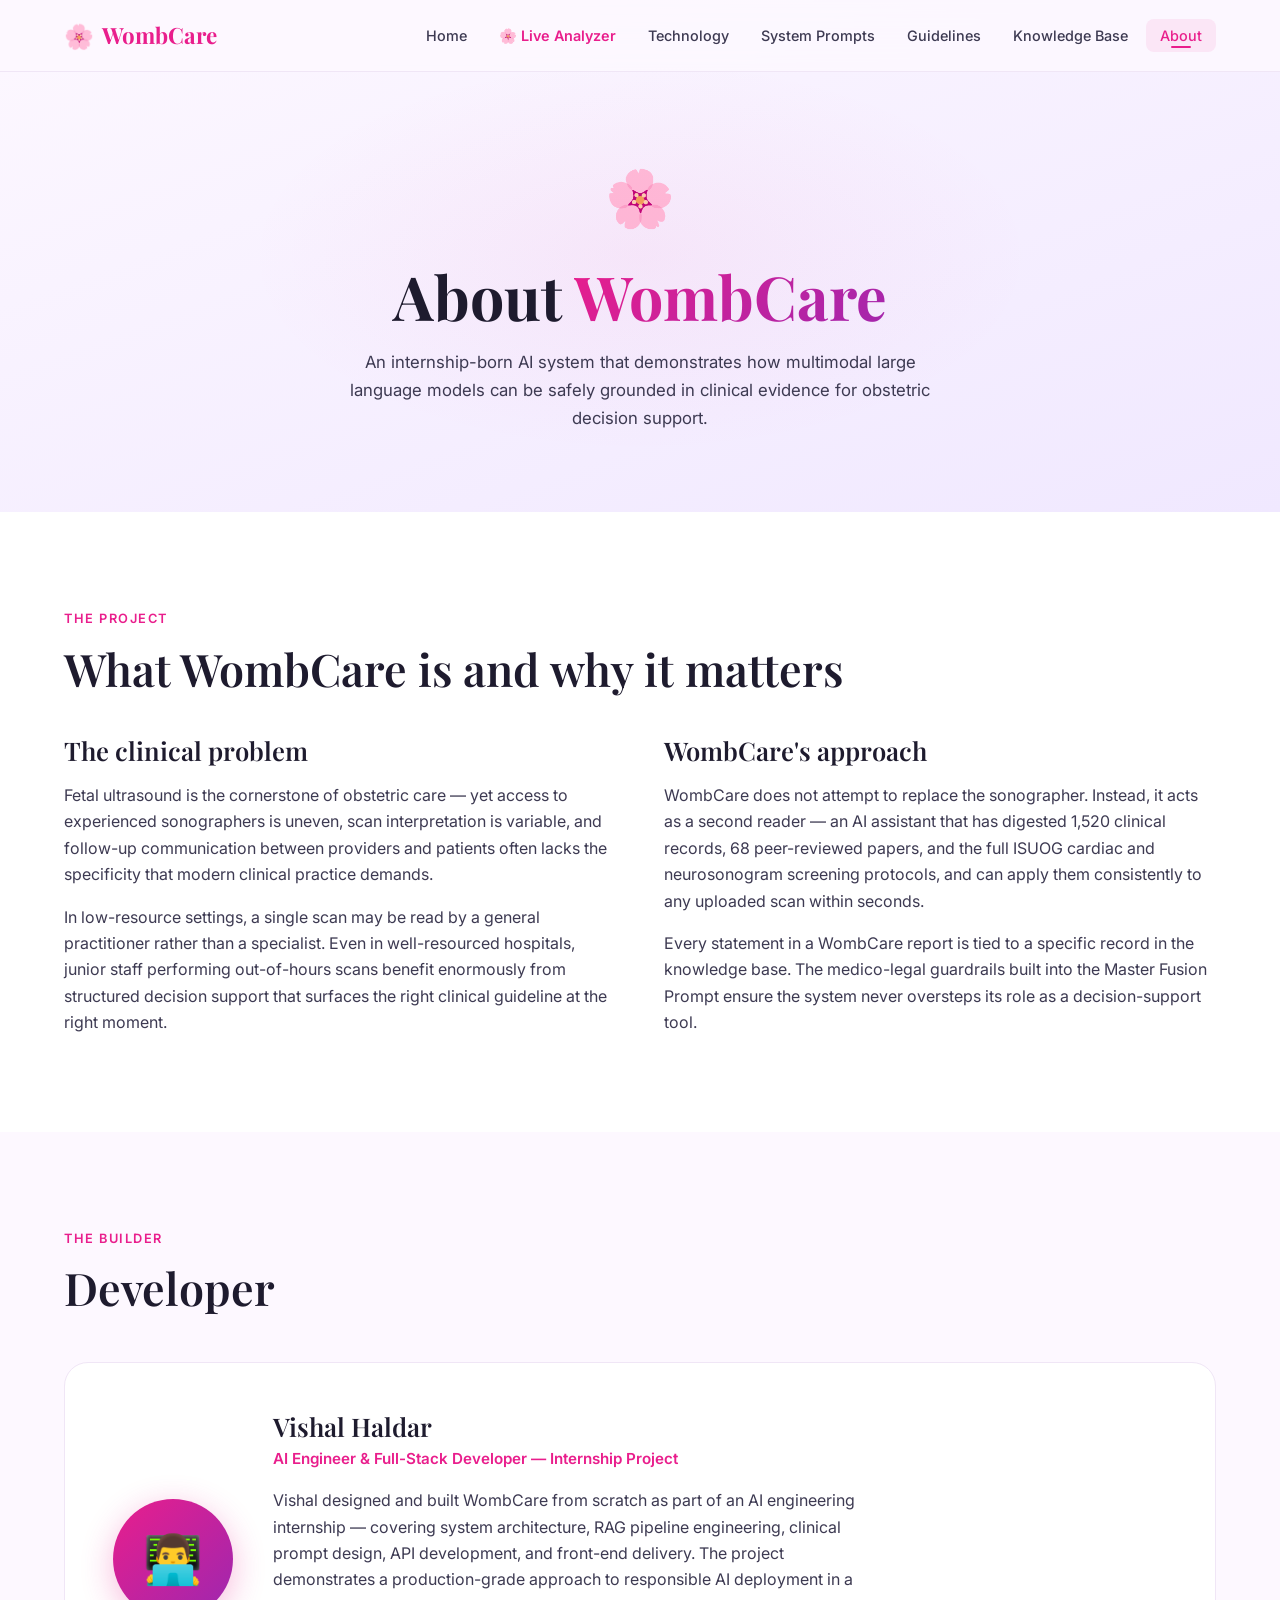
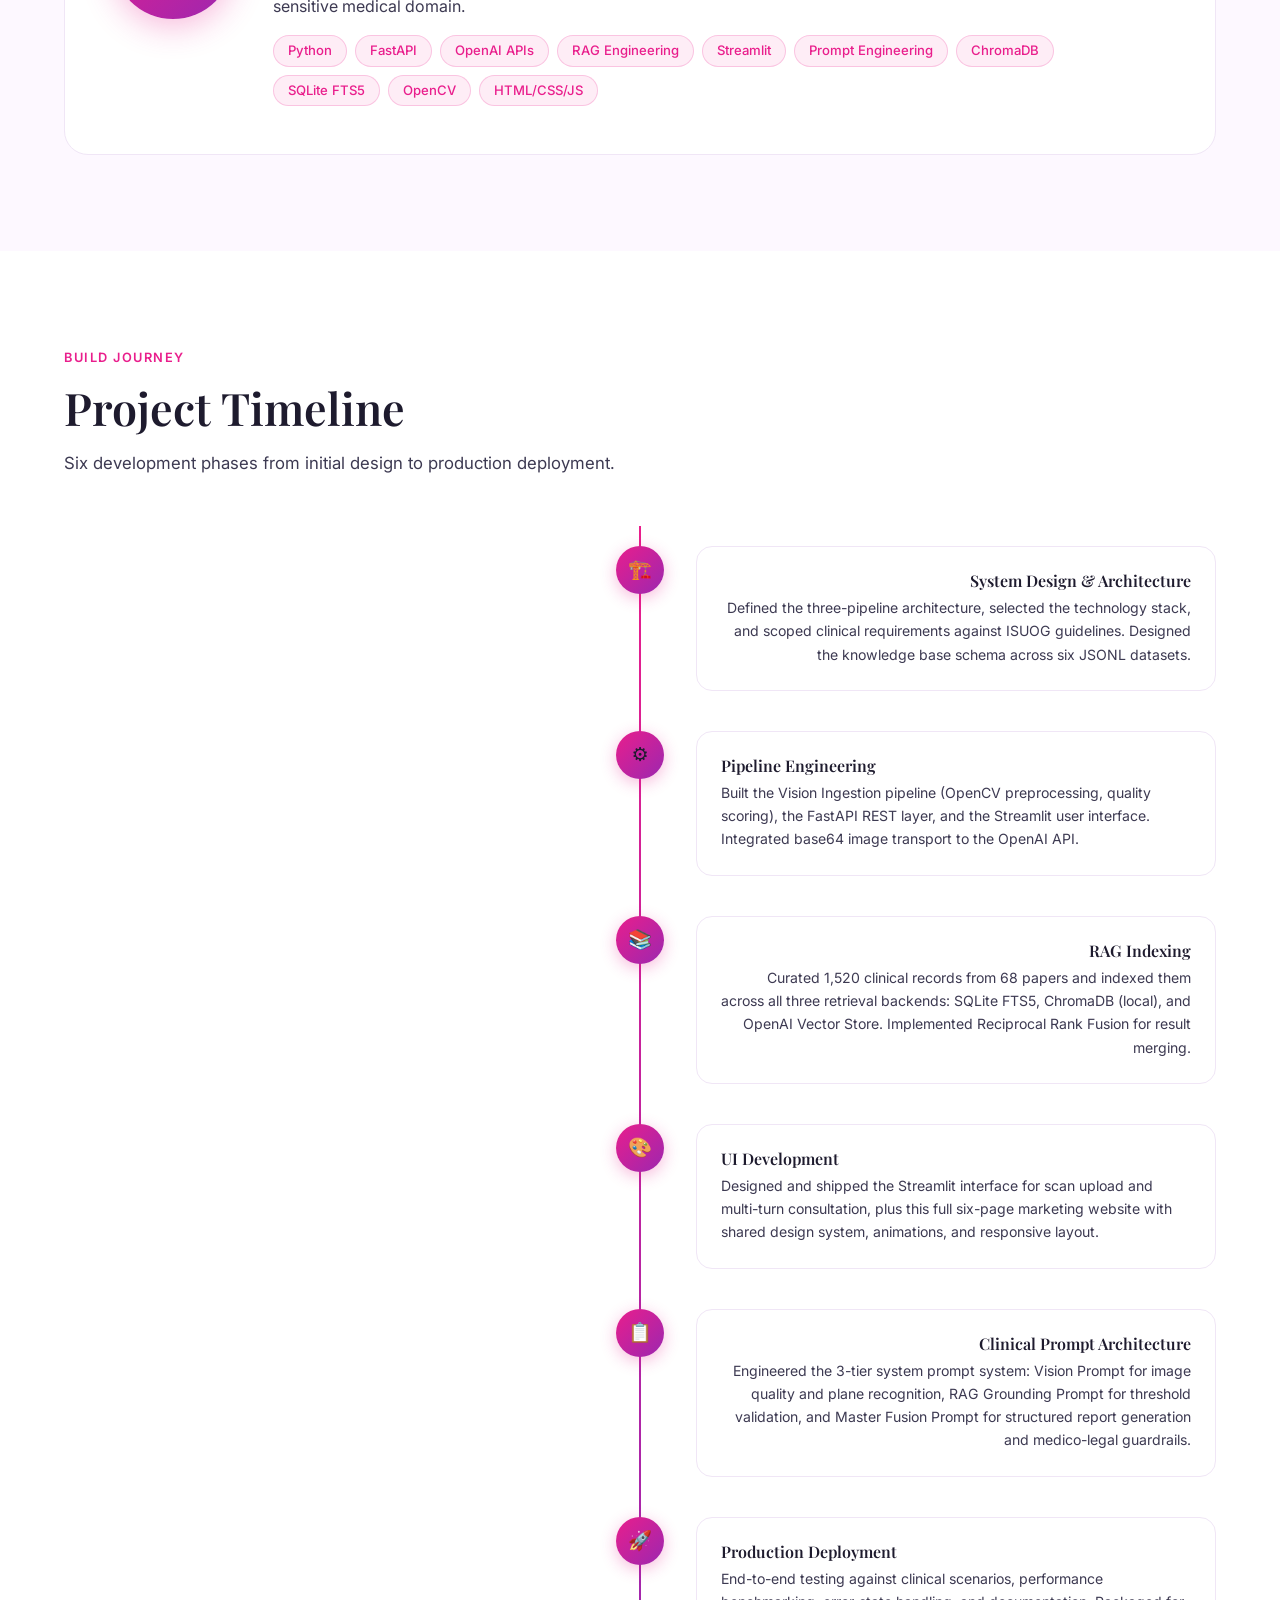
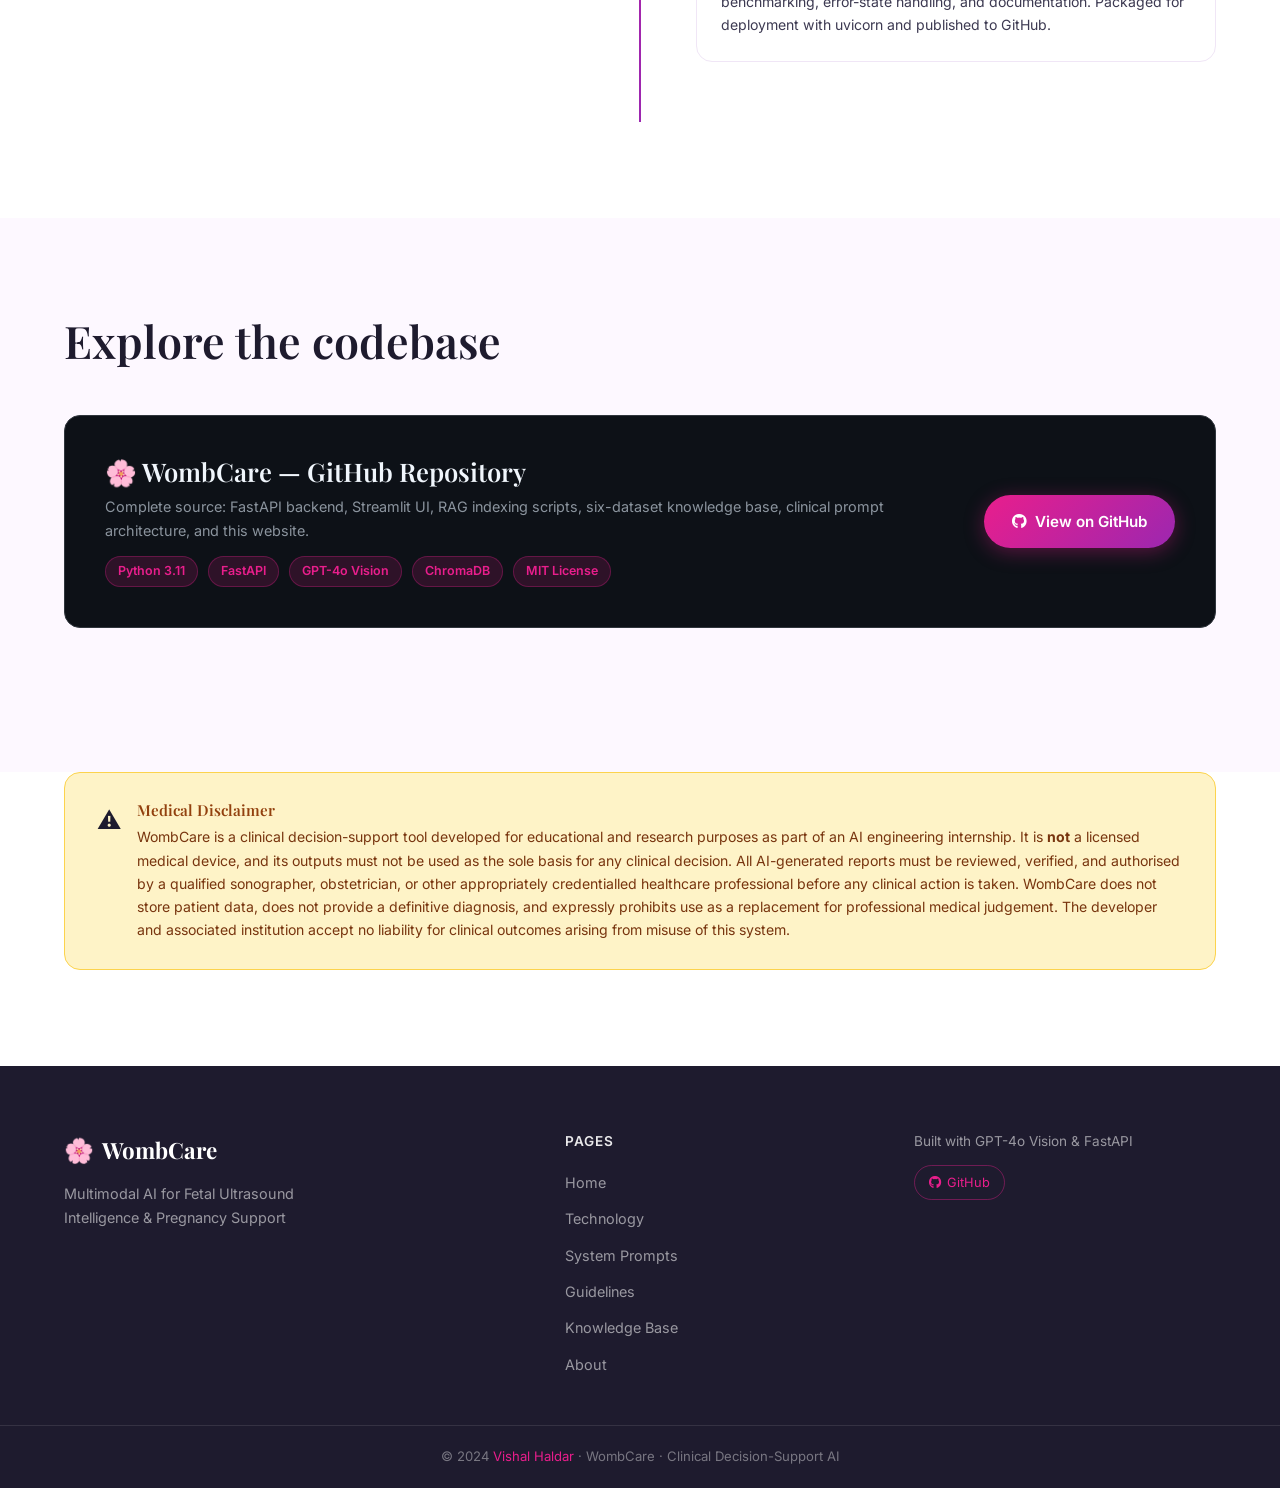
==== frontend/about.html @ 361a34a2 "Connect full HTML/CSS/JS frontend in frontend/ with FastAPI and interactive live scan analyzer" ====
<!DOCTYPE html>
<html lang="en">
<head>
  <meta charset="UTF-8" />
  <meta name="viewport" content="width=device-width, initial-scale=1.0" />
  <title>About — WombCare</title>
  <meta name="description" content="About WombCare — built by Vishal Haldar as an internship project in AI engineering. Clinical decision-support for fetal ultrasound powered by GPT-4o." />
  <link rel="stylesheet" href="style.css" />
  <link rel="stylesheet" href="https://cdnjs.cloudflare.com/ajax/libs/font-awesome/6.5.1/css/all.min.css" />
  <link href="https://fonts.googleapis.com/css2?family=Inter:wght@300;400;500;600;700&family=Playfair+Display:ital,wght@0,400;0,600;0,700;1,400&display=swap" rel="stylesheet" />
</head>
<body>

<div class="skeleton-overlay" role="status" aria-label="Loading"><div class="skeleton-logo">🌸</div></div>

<!-- NAV -->
<nav class="navbar" role="navigation" aria-label="Main navigation">
  <div class="nav-inner">
    <a href="index.html" class="nav-logo"><span>🌸</span> WombCare</a>
    <ul class="nav-links">
      <li><a href="index.html">Home</a></li>
      <li><a href="index.html#analyzer" style="color:var(--rose); font-weight:600;">🌸 Live Analyzer</a></li>
      <li><a href="technology.html">Technology</a></li>
      <li><a href="system-prompts.html">System Prompts</a></li>
      <li><a href="clinical-guidelines.html">Guidelines</a></li>
      <li><a href="rag-knowledge.html">Knowledge Base</a></li>
      <li><a href="about.html">About</a></li>
    </ul>
    <button class="nav-hamburger" aria-label="Open menu"><span></span><span></span><span></span></button>
  </div>
</nav>
<nav class="nav-drawer" aria-label="Mobile navigation">
  <a href="index.html">🏠 Home</a>
  <a href="technology.html">⚙️ Technology</a>
  <a href="system-prompts.html">📋 System Prompts</a>
  <a href="clinical-guidelines.html">🏥 Guidelines</a>
  <a href="rag-knowledge.html">📚 Knowledge Base</a>
  <a href="about.html">👤 About</a>
</nav>

<!-- PAGE HERO -->
<header class="page-hero">
  <div class="container">
    <span class="page-hero-icon" aria-hidden="true">🌸</span>
    <h1 class="fade-up">About <span class="gradient-text">WombCare</span></h1>
    <p class="fade-up delay-1">
      An internship-born AI system that demonstrates how multimodal large language models can be
      safely grounded in clinical evidence for obstetric decision support.
    </p>
  </div>
</header>

<!-- ══════════════════════════════════════════════════════════
     PROJECT OVERVIEW
     ══════════════════════════════════════════════════════════ -->
<section class="section" style="background:var(--card-white);" aria-labelledby="overview-heading">
  <div class="container">
    <span class="section-label">The Project</span>
    <h2 class="section-title fade-up" id="overview-heading">What WombCare is and why it matters</h2>

    <div style="display:grid;grid-template-columns:1fr 1fr;gap:48px;margin-top:40px;" class="fade-up delay-1">
      <div>
        <h3 style="margin-bottom:16px;">The clinical problem</h3>
        <p style="margin-bottom:16px;">
          Fetal ultrasound is the cornerstone of obstetric care — yet access to experienced sonographers
          is uneven, scan interpretation is variable, and follow-up communication between providers and
          patients often lacks the specificity that modern clinical practice demands.
        </p>
        <p>
          In low-resource settings, a single scan may be read by a general practitioner rather than a
          specialist. Even in well-resourced hospitals, junior staff performing out-of-hours scans benefit
          enormously from structured decision support that surfaces the right clinical guideline at the
          right moment.
        </p>
      </div>
      <div>
        <h3 style="margin-bottom:16px;">WombCare's approach</h3>
        <p style="margin-bottom:16px;">
          WombCare does not attempt to replace the sonographer. Instead, it acts as a second reader —
          an AI assistant that has digested 1,520 clinical records, 68 peer-reviewed papers, and the
          full ISUOG cardiac and neurosonogram screening protocols, and can apply them consistently
          to any uploaded scan within seconds.
        </p>
        <p>
          Every statement in a WombCare report is tied to a specific record in the knowledge base.
          The medico-legal guardrails built into the Master Fusion Prompt ensure the system never
          oversteps its role as a decision-support tool.
        </p>
      </div>
    </div>
  </div>
</section>

<!-- ══════════════════════════════════════════════════════════
     DEVELOPER CARD
     ══════════════════════════════════════════════════════════ -->
<section class="section" style="background:var(--blush);" aria-labelledby="dev-heading">
  <div class="container">
    <span class="section-label">The Builder</span>
    <h2 class="section-title fade-up" id="dev-heading">Developer</h2>

    <div class="dev-card fade-up delay-1">
      <div class="dev-avatar" aria-hidden="true">👨‍💻</div>
      <div class="dev-info">
        <h3>Vishal Haldar</h3>
        <div class="dev-role">AI Engineer &amp; Full-Stack Developer — Internship Project</div>
        <p style="max-width:60ch;">
          Vishal designed and built WombCare from scratch as part of an AI engineering internship —
          covering system architecture, RAG pipeline engineering, clinical prompt design, API development,
          and front-end delivery. The project demonstrates a production-grade approach to responsible
          AI deployment in a sensitive medical domain.
        </p>
        <div class="dev-skills" role="list" aria-label="Skills used">
          <span class="dev-skill" role="listitem">Python</span>
          <span class="dev-skill" role="listitem">FastAPI</span>
          <span class="dev-skill" role="listitem">OpenAI APIs</span>
          <span class="dev-skill" role="listitem">RAG Engineering</span>
          <span class="dev-skill" role="listitem">Streamlit</span>
          <span class="dev-skill" role="listitem">Prompt Engineering</span>
          <span class="dev-skill" role="listitem">ChromaDB</span>
          <span class="dev-skill" role="listitem">SQLite FTS5</span>
          <span class="dev-skill" role="listitem">OpenCV</span>
          <span class="dev-skill" role="listitem">HTML/CSS/JS</span>
        </div>
      </div>
    </div>
  </div>
</section>

<!-- ══════════════════════════════════════════════════════════
     TIMELINE
     ══════════════════════════════════════════════════════════ -->
<section class="section" style="background:var(--card-white);" aria-labelledby="timeline-heading">
  <div class="container">
    <span class="section-label">Build Journey</span>
    <h2 class="section-title fade-up" id="timeline-heading">Project Timeline</h2>
    <p class="section-sub fade-up delay-1">
      Six development phases from initial design to production deployment.
    </p>

    <div class="timeline fade-up delay-2" role="list">

      <div class="timeline-item" role="listitem">
        <div class="timeline-content">
          <h4>System Design &amp; Architecture</h4>
          <p>Defined the three-pipeline architecture, selected the technology stack, and scoped clinical requirements against ISUOG guidelines. Designed the knowledge base schema across six JSONL datasets.</p>
        </div>
        <div class="timeline-dot" aria-hidden="true">🏗️</div>
        <div class="timeline-content" style="visibility:hidden;" aria-hidden="true"></div>
      </div>

      <div class="timeline-item" role="listitem">
        <div class="timeline-content" style="visibility:hidden;" aria-hidden="true"></div>
        <div class="timeline-dot" aria-hidden="true">⚙️</div>
        <div class="timeline-content">
          <h4>Pipeline Engineering</h4>
          <p>Built the Vision Ingestion pipeline (OpenCV preprocessing, quality scoring), the FastAPI REST layer, and the Streamlit user interface. Integrated base64 image transport to the OpenAI API.</p>
        </div>
      </div>

      <div class="timeline-item" role="listitem">
        <div class="timeline-content">
          <h4>RAG Indexing</h4>
          <p>Curated 1,520 clinical records from 68 papers and indexed them across all three retrieval backends: SQLite FTS5, ChromaDB (local), and OpenAI Vector Store. Implemented Reciprocal Rank Fusion for result merging.</p>
        </div>
        <div class="timeline-dot" aria-hidden="true">📚</div>
        <div class="timeline-content" style="visibility:hidden;" aria-hidden="true"></div>
      </div>

      <div class="timeline-item" role="listitem">
        <div class="timeline-content" style="visibility:hidden;" aria-hidden="true"></div>
        <div class="timeline-dot" aria-hidden="true">🎨</div>
        <div class="timeline-content">
          <h4>UI Development</h4>
          <p>Designed and shipped the Streamlit interface for scan upload and multi-turn consultation, plus this full six-page marketing website with shared design system, animations, and responsive layout.</p>
        </div>
      </div>

      <div class="timeline-item" role="listitem">
        <div class="timeline-content">
          <h4>Clinical Prompt Architecture</h4>
          <p>Engineered the 3-tier system prompt system: Vision Prompt for image quality and plane recognition, RAG Grounding Prompt for threshold validation, and Master Fusion Prompt for structured report generation and medico-legal guardrails.</p>
        </div>
        <div class="timeline-dot" aria-hidden="true">📋</div>
        <div class="timeline-content" style="visibility:hidden;" aria-hidden="true"></div>
      </div>

      <div class="timeline-item" role="listitem">
        <div class="timeline-content" style="visibility:hidden;" aria-hidden="true"></div>
        <div class="timeline-dot" aria-hidden="true">🚀</div>
        <div class="timeline-content">
          <h4>Production Deployment</h4>
          <p>End-to-end testing against clinical scenarios, performance benchmarking, error-state handling, and documentation. Packaged for deployment with uvicorn and published to GitHub.</p>
        </div>
      </div>

    </div>
  </div>
</section>

<!-- ══════════════════════════════════════════════════════════
     GITHUB CTA
     ══════════════════════════════════════════════════════════ -->
<section class="section" style="background:var(--blush);" aria-labelledby="github-heading">
  <div class="container">
    <h2 class="section-title fade-up" id="github-heading" style="margin-bottom:0;">Explore the codebase</h2>

    <div class="github-card fade-up delay-1">
      <div class="github-info">
        <h3>🌸 WombCare — GitHub Repository</h3>
        <p>Complete source: FastAPI backend, Streamlit UI, RAG indexing scripts, six-dataset knowledge base, clinical prompt architecture, and this website.</p>
        <div class="github-badges">
          <span class="gh-badge">Python 3.11</span>
          <span class="gh-badge">FastAPI</span>
          <span class="gh-badge">GPT-4o Vision</span>
          <span class="gh-badge">ChromaDB</span>
          <span class="gh-badge">MIT License</span>
        </div>
      </div>
      <div class="github-cta">
        <a href="https://github.com/vishalhaldar" class="btn btn-primary" target="_blank" rel="noopener noreferrer">
          <i class="fab fa-github" aria-hidden="true"></i> View on GitHub
        </a>
      </div>
    </div>
  </div>
</section>

<!-- ══════════════════════════════════════════════════════════
     DISCLAIMER
     ══════════════════════════════════════════════════════════ -->
<section class="section" style="background:var(--card-white);padding-top:0;" aria-labelledby="disclaimer-heading">
  <div class="container">
    <div class="disclaimer fade-up" role="note" aria-labelledby="disclaimer-heading">
      <span class="disclaimer-icon" aria-hidden="true">⚠️</span>
      <div>
        <h4 id="disclaimer-heading">Medical Disclaimer</h4>
        <p>
          WombCare is a clinical decision-support tool developed for educational and research purposes as part of an AI engineering internship.
          It is <strong>not</strong> a licensed medical device, and its outputs must not be used as the sole basis for any clinical decision.
          All AI-generated reports must be reviewed, verified, and authorised by a qualified sonographer, obstetrician, or other appropriately
          credentialled healthcare professional before any clinical action is taken. WombCare does not store patient data, does not provide a
          definitive diagnosis, and expressly prohibits use as a replacement for professional medical judgement.
          The developer and associated institution accept no liability for clinical outcomes arising from misuse of this system.
        </p>
      </div>
    </div>
  </div>
</section>

<!-- FOOTER -->
<footer class="footer" role="contentinfo">
  <div class="container">
    <div class="footer-grid">
      <div class="footer-brand">
        <div class="nav-logo"><span>🌸</span> WombCare</div>
        <p>Multimodal AI for Fetal Ultrasound Intelligence &amp; Pregnancy Support</p>
      </div>
      <div class="footer-col">
        <h5>Pages</h5>
        <ul>
          <li><a href="index.html">Home</a></li>
          <li><a href="technology.html">Technology</a></li>
          <li><a href="system-prompts.html">System Prompts</a></li>
          <li><a href="clinical-guidelines.html">Guidelines</a></li>
          <li><a href="rag-knowledge.html">Knowledge Base</a></li>
          <li><a href="about.html">About</a></li>
        </ul>
      </div>
      <div class="footer-col">
        <p class="footer-tech">Built with GPT-4o Vision &amp; FastAPI</p>
        <a href="https://github.com/vishalhaldar" class="footer-badge" target="_blank" rel="noopener noreferrer">
          <i class="fab fa-github" aria-hidden="true"></i> GitHub
        </a>
      </div>
    </div>
  </div>
  <div class="footer-bottom">
    <div class="container">© 2024 <span>Vishal Haldar</span> · WombCare · Clinical Decision-Support AI</div>
  </div>
</footer>

<script src="script.js"></script>
</body>
</html>
---- frontend/style.css ----
/* ============================================================
   WombCare — Shared Stylesheet
   Medical AI for Fetal Ultrasound Intelligence
   ============================================================ */

@import url('https://fonts.googleapis.com/css2?family=Inter:wght@300;400;500;600;700&family=Playfair+Display:ital,wght@0,400;0,600;0,700;1,400&display=swap');

/* ── CSS Custom Properties ── */
:root {
  --rose:        #e91e8c;
  --rose-deep:   #c2185b;
  --lavender:    #9c27b0;
  --blush:       #fdf8ff;
  --lav-mid:     #ede7f6;
  --ink:         #1e1b2e;
  --ink-soft:    #3d3a52;
  --sage:        #d1fae5;
  --sage-text:   #065f46;
  --card-white:  #ffffff;
  --border:      #f0e6f6;
  --amber:       #fef3c7;
  --amber-text:  #92400e;
  --danger:      #fee2e2;
  --danger-text: #991b1b;

  --font-body: 'Inter', system-ui, sans-serif;
  --font-head: 'Playfair Display', Georgia, serif;

  --radius-sm:  8px;
  --radius-md:  16px;
  --radius-lg:  24px;
  --radius-xl:  32px;

  --shadow-sm:  0 2px 8px rgba(233,30,140,.08);
  --shadow-md:  0 8px 32px rgba(233,30,140,.12);
  --shadow-lg:  0 20px 60px rgba(233,30,140,.16);

  --nav-h: 72px;
  --transition: 0.3s cubic-bezier(.4,0,.2,1);
}

/* ── Reset ── */
*, *::before, *::after { box-sizing: border-box; margin: 0; padding: 0; }
html { scroll-behavior: smooth; font-size: 16px; }
body {
  font-family: var(--font-body);
  background: var(--blush);
  color: var(--ink);
  line-height: 1.65;
  -webkit-font-smoothing: antialiased;
  overflow-x: hidden;
}
img { max-width: 100%; display: block; }
a { color: inherit; text-decoration: none; }
ul { list-style: none; }
button { cursor: pointer; border: none; background: none; font-family: inherit; }

/* ── Typography ── */
h1, h2, h3, h4 {
  font-family: var(--font-head);
  line-height: 1.2;
  color: var(--ink);
}
h1 { font-size: clamp(2.2rem, 5vw, 3.8rem); font-weight: 700; }
h2 { font-size: clamp(1.8rem, 3.5vw, 2.8rem); font-weight: 600; }
h3 { font-size: clamp(1.2rem, 2.5vw, 1.6rem); font-weight: 600; }
h4 { font-size: 1.1rem; font-weight: 600; }
p  { color: var(--ink-soft); max-width: 65ch; }

/* ── Utility ── */
.container { max-width: 1200px; margin: 0 auto; padding: 0 24px; }
.text-rose { color: var(--rose); }
.text-center { text-align: center; }
.mt-4 { margin-top: 1rem; }
.mt-8 { margin-top: 2rem; }

/* ── Gradient text ── */
.gradient-text {
  background: linear-gradient(135deg, var(--rose) 0%, var(--lavender) 60%, var(--rose-deep) 100%);
  background-size: 200% auto;
  -webkit-background-clip: text;
  -webkit-text-fill-color: transparent;
  background-clip: text;
  animation: shimmer 4s linear infinite;
}
@keyframes shimmer {
  0%   { background-position: 0% center; }
  100% { background-position: 200% center; }
}

/* ── Buttons ── */
.btn {
  display: inline-flex;
  align-items: center;
  gap: 8px;
  padding: 14px 28px;
  border-radius: 50px;
  font-size: .95rem;
  font-weight: 600;
  font-family: var(--font-body);
  transition: var(--transition);
  white-space: nowrap;
}
.btn-primary {
  background: linear-gradient(135deg, var(--rose), var(--rose-deep));
  color: #fff;
  box-shadow: 0 4px 20px rgba(233,30,140,.35);
}
.btn-primary:hover {
  transform: translateY(-2px);
  box-shadow: 0 8px 32px rgba(233,30,140,.45);
}
.btn-outline {
  border: 2px solid var(--rose);
  color: var(--rose);
  background: transparent;
}
.btn-outline:hover {
  background: var(--rose);
  color: #fff;
  transform: translateY(-2px);
}

/* ── Section common ── */
.section {
  padding: 96px 0;
}
.section-label {
  font-size: .8rem;
  font-weight: 600;
  letter-spacing: .12em;
  color: var(--rose);
  text-transform: uppercase;
  margin-bottom: 12px;
  display: block;
}
.section-title { margin-bottom: 16px; }
.section-sub {
  color: var(--ink-soft);
  font-size: 1.05rem;
  margin-bottom: 48px;
  max-width: 60ch;
}

/* ────────────────────────────────────────────────────────────
   NAVIGATION
   ──────────────────────────────────────────────────────────── */
.navbar {
  position: fixed;
  top: 0; left: 0; right: 0;
  z-index: 1000;
  height: var(--nav-h);
  background: rgba(253,248,255,.85);
  backdrop-filter: blur(16px);
  -webkit-backdrop-filter: blur(16px);
  border-bottom: 1px solid var(--border);
  transition: height var(--transition), box-shadow var(--transition);
}
.navbar.scrolled {
  height: 60px;
  box-shadow: 0 4px 24px rgba(233,30,140,.1);
}
.nav-inner {
  max-width: 1200px;
  margin: 0 auto;
  padding: 0 24px;
  height: 100%;
  display: flex;
  align-items: center;
  justify-content: space-between;
}
.nav-logo {
  font-family: var(--font-head);
  font-size: 1.4rem;
  font-weight: 700;
  color: var(--rose);
  display: flex;
  align-items: center;
  gap: 8px;
}
.nav-logo span { font-size: 1.5rem; }
.nav-links {
  display: flex;
  align-items: center;
  gap: 4px;
}
.nav-links a {
  padding: 8px 14px;
  border-radius: var(--radius-sm);
  font-size: .9rem;
  font-weight: 500;
  color: var(--ink-soft);
  transition: var(--transition);
  position: relative;
}
.nav-links a:hover { color: var(--rose); }
.nav-links a.active {
  color: var(--rose);
  background: rgba(233,30,140,.08);
}
.nav-links a.active::after {
  content: '';
  position: absolute;
  bottom: 4px; left: 50%;
  transform: translateX(-50%);
  width: 20px; height: 2px;
  background: var(--rose);
  border-radius: 2px;
}

/* Hamburger */
.nav-hamburger {
  display: none;
  flex-direction: column;
  gap: 5px;
  padding: 8px;
  cursor: pointer;
}
.nav-hamburger span {
  display: block;
  width: 24px; height: 2px;
  background: var(--ink);
  border-radius: 2px;
  transition: var(--transition);
}
.nav-hamburger.open span:nth-child(1) { transform: rotate(45deg) translate(5px,5px); }
.nav-hamburger.open span:nth-child(2) { opacity: 0; }
.nav-hamburger.open span:nth-child(3) { transform: rotate(-45deg) translate(5px,-5px); }

/* Mobile drawer */
.nav-drawer {
  display: none;
  position: fixed;
  top: var(--nav-h); right: -100%;
  width: min(320px, 90vw);
  height: calc(100vh - var(--nav-h));
  background: var(--card-white);
  border-left: 1px solid var(--border);
  padding: 24px;
  flex-direction: column;
  gap: 8px;
  transition: right var(--transition);
  z-index: 999;
  box-shadow: -8px 0 40px rgba(0,0,0,.08);
}
.nav-drawer.open { right: 0; }
.nav-drawer a {
  display: block;
  padding: 14px 16px;
  border-radius: var(--radius-sm);
  font-weight: 500;
  color: var(--ink-soft);
  border-bottom: 1px solid var(--border);
  transition: var(--transition);
}
.nav-drawer a:hover, .nav-drawer a.active {
  color: var(--rose);
  background: rgba(233,30,140,.06);
}

/* ────────────────────────────────────────────────────────────
   FOOTER
   ──────────────────────────────────────────────────────────── */
.footer {
  background: var(--ink);
  color: rgba(255,255,255,.7);
  padding: 64px 0 0;
}
.footer-grid {
  display: grid;
  grid-template-columns: 1.5fr 1fr 1fr;
  gap: 48px;
  padding-bottom: 48px;
}
.footer-brand .nav-logo { color: #fff; margin-bottom: 12px; }
.footer-brand p { font-size: .9rem; color: rgba(255,255,255,.55); max-width: 30ch; }
.footer-col h5 {
  font-family: var(--font-body);
  font-size: .85rem;
  font-weight: 600;
  color: rgba(255,255,255,.9);
  margin-bottom: 16px;
  text-transform: uppercase;
  letter-spacing: .08em;
}
.footer-col ul { display: flex; flex-direction: column; gap: 10px; }
.footer-col ul a {
  font-size: .9rem;
  color: rgba(255,255,255,.55);
  transition: var(--transition);
}
.footer-col ul a:hover { color: var(--rose); }
.footer-tech {
  font-size: .85rem;
  color: rgba(255,255,255,.55);
  margin-bottom: 12px;
}
.footer-badge {
  display: inline-flex;
  align-items: center;
  gap: 6px;
  padding: 6px 14px;
  border: 1px solid rgba(233,30,140,.4);
  border-radius: 20px;
  font-size: .8rem;
  color: var(--rose);
  transition: var(--transition);
}
.footer-badge:hover { background: rgba(233,30,140,.1); }
.footer-bottom {
  border-top: 1px solid rgba(255,255,255,.1);
  padding: 20px 0;
  text-align: center;
  font-size: .82rem;
  color: rgba(255,255,255,.4);
}
.footer-bottom span { color: var(--rose); }

/* ────────────────────────────────────────────────────────────
   HERO — INDEX
   ──────────────────────────────────────────────────────────── */
.hero {
  min-height: 100vh;
  display: flex;
  align-items: center;
  padding-top: var(--nav-h);
  background: linear-gradient(160deg, var(--blush) 0%, #f8f0ff 50%, #fff5fb 100%);
  position: relative;
  overflow: hidden;
}
.hero::before {
  content: '';
  position: absolute;
  top: -20%; right: -10%;
  width: 700px; height: 700px;
  background: radial-gradient(circle, rgba(233,30,140,.06) 0%, transparent 70%);
  border-radius: 50%;
  pointer-events: none;
}
.hero::after {
  content: '';
  position: absolute;
  bottom: -20%; left: -10%;
  width: 500px; height: 500px;
  background: radial-gradient(circle, rgba(156,39,176,.06) 0%, transparent 70%);
  border-radius: 50%;
  pointer-events: none;
}
.hero-inner {
  display: grid;
  grid-template-columns: 1fr 1fr;
  gap: 64px;
  align-items: center;
  position: relative;
  z-index: 1;
}
.hero-eyebrow {
  display: inline-flex;
  align-items: center;
  gap: 8px;
  background: rgba(233,30,140,.08);
  border: 1px solid rgba(233,30,140,.2);
  border-radius: 50px;
  padding: 6px 16px;
  font-size: .82rem;
  font-weight: 600;
  color: var(--rose);
  margin-bottom: 20px;
}
.hero h1 { margin-bottom: 8px; }
.hero-typewriter {
  display: block;
  min-height: 1.2em;
}
.hero-typewriter .cursor {
  display: inline-block;
  width: 3px;
  height: .9em;
  background: var(--rose);
  margin-left: 3px;
  vertical-align: text-bottom;
  animation: blink .8s step-end infinite;
}
@keyframes blink { 50% { opacity: 0; } }
.hero-desc {
  font-size: 1.1rem;
  color: var(--ink-soft);
  margin: 20px 0 32px;
  max-width: 50ch;
}
.hero-ctas { display: flex; gap: 12px; flex-wrap: wrap; }

/* Ultrasound mockup */
.hero-visual {
  display: flex;
  justify-content: center;
  align-items: center;
}
.scan-mock {
  width: 420px;
  max-width: 100%;
  background: #0a0a1a;
  border-radius: var(--radius-lg);
  border: 2px solid rgba(233,30,140,.3);
  padding: 24px;
  box-shadow: 0 32px 80px rgba(233,30,140,.2), 0 0 0 1px rgba(255,255,255,.05);
  animation: float 4s ease-in-out infinite;
  position: relative;
  overflow: hidden;
}
.scan-mock::before {
  content: '';
  position: absolute;
  top: 0; left: 0; right: 0;
  height: 3px;
  background: linear-gradient(90deg, var(--rose), var(--lavender), var(--rose));
  background-size: 200% auto;
  animation: shimmer 2s linear infinite;
}
.scan-header {
  display: flex;
  justify-content: space-between;
  align-items: center;
  margin-bottom: 16px;
  padding-bottom: 12px;
  border-bottom: 1px solid rgba(233,30,140,.2);
}
.scan-header .logo-sm { color: var(--rose); font-weight: 700; font-size: .85rem; }
.scan-status {
  display: flex;
  align-items: center;
  gap: 6px;
  font-size: .75rem;
  color: #4ade80;
}
.scan-status::before {
  content: '';
  width: 7px; height: 7px;
  background: #4ade80;
  border-radius: 50%;
  animation: pulse-green 1.5s ease-in-out infinite;
}
@keyframes pulse-green {
  0%,100% { box-shadow: 0 0 0 0 rgba(74,222,128,.4); }
  50%      { box-shadow: 0 0 0 6px rgba(74,222,128,0); }
}
.scan-canvas {
  background: #050510;
  border-radius: var(--radius-sm);
  height: 220px;
  display: flex;
  align-items: center;
  justify-content: center;
  position: relative;
  overflow: hidden;
  margin-bottom: 16px;
}
/* Fake ultrasound rings */
.scan-canvas::before {
  content: '';
  position: absolute;
  width: 160px; height: 160px;
  border: 1px solid rgba(233,30,140,.15);
  border-radius: 50%;
  animation: sonar 2.5s ease-out infinite;
}
.scan-canvas::after {
  content: '';
  position: absolute;
  width: 100px; height: 100px;
  border: 1px solid rgba(156,39,176,.2);
  border-radius: 50%;
  animation: sonar 2.5s ease-out infinite .8s;
}
@keyframes sonar {
  0%   { transform: scale(.5); opacity: 1; }
  100% { transform: scale(2.5); opacity: 0; }
}
.scan-fetus {
  font-size: 4rem;
  position: relative;
  z-index: 1;
  filter: drop-shadow(0 0 20px rgba(233,30,140,.6));
}
.scan-metrics {
  display: grid;
  grid-template-columns: repeat(3, 1fr);
  gap: 8px;
}
.metric {
  background: rgba(233,30,140,.08);
  border: 1px solid rgba(233,30,140,.15);
  border-radius: 8px;
  padding: 8px;
  text-align: center;
}
.metric-val { font-size: .85rem; font-weight: 700; color: var(--rose); }
.metric-key { font-size: .7rem; color: rgba(255,255,255,.4); }

@keyframes float {
  0%,100% { transform: translateY(0); }
  50%      { transform: translateY(-14px); }
}

/* ── Features ── */
.features { background: var(--card-white); }
.features-grid {
  display: grid;
  grid-template-columns: repeat(3, 1fr);
  gap: 24px;
  margin-top: 48px;
}
.feature-card {
  background: var(--blush);
  border: 1px solid var(--border);
  border-radius: var(--radius-md);
  padding: 32px;
  transition: var(--transition);
  cursor: default;
}
.feature-card:hover {
  transform: translateY(-8px);
  box-shadow: var(--shadow-lg);
  border-color: rgba(233,30,140,.3);
  background: var(--card-white);
}
.feature-icon {
  font-size: 2rem;
  margin-bottom: 16px;
  display: block;
}
.feature-card h3 { font-size: 1.1rem; margin-bottom: 10px; }
.feature-card p  { font-size: .9rem; max-width: none; }

/* ── Stats ── */
.stats { background: linear-gradient(135deg, var(--rose), var(--lavender)); padding: 80px 0; }
.stats-grid {
  display: grid;
  grid-template-columns: repeat(4, 1fr);
  gap: 32px;
  text-align: center;
}
.stat-item {}
.stat-num {
  font-family: var(--font-head);
  font-size: clamp(2.4rem,4vw,3.4rem);
  font-weight: 700;
  color: #fff;
  display: block;
}
.stat-label {
  font-size: .9rem;
  color: rgba(255,255,255,.75);
  margin-top: 4px;
}

/* ── How it works ── */
.how { background: var(--blush); }
.how-steps {
  display: grid;
  grid-template-columns: 1fr auto 1fr auto 1fr;
  align-items: center;
  gap: 16px;
  margin-top: 48px;
}
.how-step {
  background: var(--card-white);
  border: 1px solid var(--border);
  border-radius: var(--radius-md);
  padding: 36px 24px;
  text-align: center;
  transition: var(--transition);
}
.how-step:hover { transform: translateY(-6px); box-shadow: var(--shadow-md); }
.how-step-icon {
  width: 72px; height: 72px;
  background: linear-gradient(135deg, rgba(233,30,140,.1), rgba(156,39,176,.1));
  border: 2px solid rgba(233,30,140,.2);
  border-radius: 50%;
  display: flex;
  align-items: center;
  justify-content: center;
  margin: 0 auto 20px;
  font-size: 1.8rem;
}
.how-step h4 { margin-bottom: 8px; }
.how-step p  { font-size: .88rem; max-width: none; }
.how-arrow {
  display: flex;
  flex-direction: column;
  align-items: center;
  gap: 4px;
}
.how-arrow-line {
  width: 60px; height: 2px;
  background: linear-gradient(90deg, var(--rose), var(--lavender));
  border-radius: 2px;
  position: relative;
  overflow: hidden;
}
.how-arrow-line::after {
  content: '';
  position: absolute;
  top: 0; left: -100%;
  width: 60%; height: 100%;
  background: rgba(255,255,255,.6);
  animation: flow-h 1.5s linear infinite;
}
@keyframes flow-h {
  to { left: 200%; }
}
.how-arrow-head { color: var(--rose); font-size: 1.2rem; }

/* ── CTA Banner ── */
.cta-banner {
  background: linear-gradient(135deg, var(--rose-deep), var(--rose), var(--lavender));
  padding: 96px 0;
  text-align: center;
}
.cta-banner h2 { color: #fff; margin-bottom: 12px; }
.cta-banner p  { color: rgba(255,255,255,.8); margin: 0 auto 32px; }
.btn-white {
  background: #fff;
  color: var(--rose);
  font-weight: 700;
}
.btn-white:hover {
  background: var(--lav-mid);
  transform: translateY(-2px);
  box-shadow: 0 8px 32px rgba(0,0,0,.2);
}

/* ────────────────────────────────────────────────────────────
   PAGE HERO (sub-pages)
   ──────────────────────────────────────────────────────────── */
.page-hero {
  padding: calc(var(--nav-h) + 80px) 0 80px;
  background: linear-gradient(160deg, var(--blush) 0%, #f0e8ff 100%);
  text-align: center;
  position: relative;
  overflow: hidden;
}
.page-hero::before {
  content: '';
  position: absolute;
  top: 50%; left: 50%;
  transform: translate(-50%,-50%);
  width: 800px; height: 400px;
  background: radial-gradient(ellipse, rgba(233,30,140,.05), transparent 70%);
  pointer-events: none;
}
.page-hero-icon { font-size: 3.5rem; margin-bottom: 16px; display: block; }
.page-hero h1 { margin-bottom: 16px; }
.page-hero p  { max-width: 55ch; margin: 0 auto; font-size: 1.05rem; }

/* ────────────────────────────────────────────────────────────
   TECHNOLOGY PAGE
   ──────────────────────────────────────────────────────────── */
.pipeline-section { background: var(--card-white); }
.pipeline-container {
  display: grid;
  grid-template-columns: 1fr auto 1fr auto 1fr;
  align-items: center;
  gap: 16px;
  margin-top: 48px;
}
.pipeline-card {
  border-radius: var(--radius-md);
  padding: 32px;
  cursor: pointer;
  transition: var(--transition);
  border: 2px solid transparent;
  position: relative;
  overflow: hidden;
}
.pipeline-card::before {
  content: '';
  position: absolute;
  top: 0; left: 0; right: 0;
  height: 4px;
}
.pipeline-card.blue   { background: #eff6ff; border-color: #bfdbfe; }
.pipeline-card.blue::before  { background: linear-gradient(90deg,#3b82f6,#60a5fa); }
.pipeline-card.purple { background: #faf5ff; border-color: #ddd6fe; }
.pipeline-card.purple::before { background: linear-gradient(90deg, var(--lavender),#a78bfa); }
.pipeline-card.rose   { background: #fff0f8; border-color: rgba(233,30,140,.3); }
.pipeline-card.rose::before   { background: linear-gradient(90deg, var(--rose), var(--rose-deep)); }
.pipeline-card:hover  {
  transform: translateY(-8px);
  box-shadow: var(--shadow-lg);
}
.pipeline-card.blue:hover   { border-color: #3b82f6; }
.pipeline-card.purple:hover { border-color: var(--lavender); }
.pipeline-card.rose:hover   { border-color: var(--rose); }
.pipeline-num {
  font-size: .75rem;
  font-weight: 700;
  text-transform: uppercase;
  letter-spacing: .12em;
  margin-bottom: 8px;
}
.pipeline-card.blue .pipeline-num   { color: #3b82f6; }
.pipeline-card.purple .pipeline-num { color: var(--lavender); }
.pipeline-card.rose .pipeline-num   { color: var(--rose); }
.pipeline-card h3 { font-size: 1.1rem; margin-bottom: 12px; }
.pipeline-card .pipeline-detail {
  max-height: 0;
  overflow: hidden;
  transition: max-height .5s ease;
}
.pipeline-card:hover .pipeline-detail { max-height: 300px; }
.pipeline-detail ul { display: flex; flex-direction: column; gap: 6px; margin-top: 12px; }
.pipeline-detail li {
  font-size: .85rem;
  color: var(--ink-soft);
  padding-left: 16px;
  position: relative;
}
.pipeline-detail li::before {
  content: '→';
  position: absolute;
  left: 0;
  color: var(--rose);
}
.pipeline-connector {
  display: flex;
  flex-direction: column;
  align-items: center;
  gap: 4px;
}
.pipeline-line {
  width: 50px; height: 2px;
  background: linear-gradient(90deg, var(--rose), var(--lavender));
  border-radius: 2px;
  position: relative;
  overflow: hidden;
}
.pipeline-line::after {
  content: '';
  position: absolute;
  width: 12px; height: 12px;
  background: var(--rose);
  border-radius: 50%;
  top: 50%; left: -12px;
  transform: translateY(-50%);
  box-shadow: 0 0 8px var(--rose);
  animation: dot-flow 2s linear infinite;
}
@keyframes dot-flow { to { left: calc(100% + 12px); } }

/* Tech stack grid */
.tech-grid {
  display: grid;
  grid-template-columns: repeat(4, 1fr);
  gap: 16px;
  margin-top: 48px;
}
.tech-card {
  background: var(--card-white);
  border: 1px solid var(--border);
  border-radius: var(--radius-md);
  padding: 24px;
  text-align: center;
  transition: var(--transition);
}
.tech-card:hover {
  border-color: rgba(233,30,140,.3);
  transform: translateY(-4px);
  box-shadow: var(--shadow-md);
}
.tech-card i { font-size: 1.8rem; color: var(--rose); margin-bottom: 10px; }
.tech-card .tech-icon-emoji { font-size: 1.8rem; margin-bottom: 10px; display: block; }
.tech-card h4 { font-size: .95rem; }
.tech-card p  { font-size: .8rem; margin-top: 4px; max-width: none; }

/* AI Models table */
.table-wrapper { overflow-x: auto; margin-top: 40px; }
table {
  width: 100%;
  border-collapse: collapse;
  font-size: .9rem;
}
thead th {
  background: linear-gradient(135deg, var(--rose), var(--lavender));
  color: #fff;
  padding: 14px 20px;
  text-align: left;
  font-weight: 600;
}
tbody tr { border-bottom: 1px solid var(--border); transition: background var(--transition); }
tbody tr:hover { background: rgba(233,30,140,.04); }
tbody td { padding: 14px 20px; color: var(--ink-soft); }
tbody td:first-child { font-weight: 600; color: var(--ink); }

/* Architecture flow */
.arch-flow {
  display: flex;
  align-items: center;
  gap: 0;
  overflow-x: auto;
  padding: 40px 0;
  margin-top: 20px;
}
.arch-node {
  background: var(--card-white);
  border: 2px solid var(--border);
  border-radius: var(--radius-md);
  padding: 20px 24px;
  text-align: center;
  min-width: 130px;
  flex-shrink: 0;
  transition: var(--transition);
}
.arch-node:hover { border-color: var(--rose); box-shadow: var(--shadow-md); }
.arch-node-icon { font-size: 1.5rem; margin-bottom: 6px; display: block; }
.arch-node h4 { font-size: .85rem; }
.arch-node p  { font-size: .75rem; max-width: none; margin-top: 4px; }
.arch-arrow {
  width: 48px; height: 2px;
  background: linear-gradient(90deg, var(--rose), var(--lavender));
  flex-shrink: 0;
  position: relative;
  overflow: hidden;
}
.arch-arrow::after {
  content: '';
  position: absolute;
  width: 8px; height: 8px;
  background: var(--lavender);
  border-radius: 50%;
  top: -3px; left: -8px;
  box-shadow: 0 0 6px var(--lavender);
  animation: dot-flow 1.8s linear infinite;
}
.arch-arrow::before {
  content: '▶';
  position: absolute;
  right: -4px; top: 50%;
  transform: translateY(-50%);
  color: var(--lavender);
  font-size: .6rem;
}

/* ────────────────────────────────────────────────────────────
   SYSTEM PROMPTS PAGE
   ──────────────────────────────────────────────────────────── */
.accordion-item {
  background: var(--card-white);
  border: 1px solid var(--border);
  border-radius: var(--radius-md);
  margin-bottom: 16px;
  overflow: hidden;
  transition: var(--transition);
}
.accordion-item:hover { border-color: rgba(233,30,140,.3); }
.accordion-header {
  display: flex;
  align-items: center;
  justify-content: space-between;
  padding: 24px 28px;
  cursor: pointer;
  user-select: none;
}
.accordion-header-left { display: flex; align-items: center; gap: 16px; }
.accordion-tier {
  width: 48px; height: 48px;
  border-radius: 50%;
  display: flex;
  align-items: center;
  justify-content: center;
  font-family: var(--font-head);
  font-size: 1.1rem;
  font-weight: 700;
  flex-shrink: 0;
}
.tier-1 { background: rgba(233,30,140,.1); color: var(--rose); }
.tier-2 { background: rgba(156,39,176,.1); color: var(--lavender); }
.tier-3 { background: rgba(194,24,91,.1); color: var(--rose-deep); }
.accordion-title h3 { font-size: 1.1rem; margin-bottom: 2px; }
.accordion-title p  { font-size: .85rem; margin: 0; max-width: none; }
.accordion-icon {
  width: 32px; height: 32px;
  border-radius: 50%;
  border: 1px solid var(--border);
  display: flex;
  align-items: center;
  justify-content: center;
  color: var(--rose);
  font-size: .8rem;
  transition: var(--transition);
  flex-shrink: 0;
}
.accordion-item.open .accordion-icon { transform: rotate(45deg); }
.accordion-body {
  max-height: 0;
  overflow: hidden;
  transition: max-height .5s ease;
  border-top: 1px solid transparent;
}
.accordion-item.open .accordion-body {
  max-height: 800px;
  border-top-color: var(--border);
}
.accordion-content { padding: 24px 28px; }
.acc-features { display: flex; flex-direction: column; gap: 12px; }
.acc-feature {
  display: flex;
  align-items: flex-start;
  gap: 12px;
}
.acc-feature-dot {
  width: 8px; height: 8px;
  border-radius: 50%;
  margin-top: 6px;
  flex-shrink: 0;
}
.acc-feature-dot.rose    { background: var(--rose); }
.acc-feature-dot.purple  { background: var(--lavender); }
.acc-feature-dot.deep    { background: var(--rose-deep); }
.acc-feature h4 { font-size: .95rem; margin-bottom: 3px; }
.acc-feature p  { font-size: .85rem; max-width: none; }

/* Threshold cards */
.threshold-grid {
  display: grid;
  grid-template-columns: repeat(auto-fit, minmax(200px, 1fr));
  gap: 16px;
  margin-top: 40px;
}
.threshold-card {
  border-radius: var(--radius-md);
  padding: 20px 24px;
  border: 1px solid;
}
.threshold-card.normal {
  background: var(--sage);
  border-color: #6ee7b7;
}
.threshold-card.amber {
  background: var(--amber);
  border-color: #fcd34d;
}
.threshold-card.danger {
  background: var(--danger);
  border-color: #fca5a5;
}
.threshold-card h4 { font-size: .9rem; margin-bottom: 6px; }
.threshold-card.normal h4 { color: var(--sage-text); }
.threshold-card.amber  h4 { color: var(--amber-text); }
.threshold-card.danger h4 { color: var(--danger-text); }
.threshold-val { font-size: 1.3rem; font-weight: 700; font-family: var(--font-head); }
.threshold-card.normal .threshold-val { color: #059669; }
.threshold-card.amber  .threshold-val { color: #d97706; }
.threshold-card.danger .threshold-val { color: #dc2626; }
.threshold-range { font-size: .78rem; margin-top: 4px; opacity: .8; max-width: none; }

/* Report mockup */
.report-mock {
  background: #0f0f1e;
  border-radius: var(--radius-md);
  padding: 32px;
  border: 1px solid rgba(233,30,140,.2);
  margin-top: 40px;
  font-family: 'Courier New', monospace;
  font-size: .82rem;
  color: #c4b5fd;
  line-height: 1.8;
  overflow-x: auto;
}
.report-mock .r-head { color: var(--rose); font-size: .95rem; font-weight: 700; margin-bottom: 16px; }
.report-mock .r-section { color: #a78bfa; font-weight: 700; margin-top: 12px; }
.report-mock .r-val { color: #86efac; }
.report-mock .r-flag { color: #fb923c; }
.report-mock .r-note { color: #94a3b8; font-style: italic; }

/* Comparison */
.comparison-grid { display: grid; grid-template-columns: 1fr 1fr; gap: 24px; margin-top: 40px; }
.cmp-card { border-radius: var(--radius-md); padding: 32px; border: 2px solid; }
.cmp-card.bad  { background: #fff7f7; border-color: #fca5a5; }
.cmp-card.good { background: #f0fdf4; border-color: #86efac; }
.cmp-card h4 { font-size: 1rem; margin-bottom: 16px; }
.cmp-card.bad  h4 { color: var(--danger-text); }
.cmp-card.good h4 { color: var(--sage-text); }
.cmp-card p  { font-size: .9rem; line-height: 1.7; max-width: none; }
.cmp-card.bad  p { color: #7f1d1d; }
.cmp-card.good p { color: #14532d; }

/* ────────────────────────────────────────────────────────────
   CLINICAL GUIDELINES PAGE
   ──────────────────────────────────────────────────────────── */
.standards-grid {
  display: grid;
  grid-template-columns: repeat(3, 1fr);
  gap: 24px;
  margin-top: 48px;
}
.standard-card {
  background: var(--card-white);
  border: 1px solid var(--border);
  border-radius: var(--radius-md);
  padding: 32px;
  text-align: center;
  transition: var(--transition);
}
.standard-card:hover {
  transform: translateY(-8px);
  box-shadow: var(--shadow-lg);
  border-color: rgba(233,30,140,.3);
}
.standard-abbr {
  font-family: var(--font-head);
  font-size: 1.8rem;
  font-weight: 700;
  background: linear-gradient(135deg, var(--rose), var(--lavender));
  -webkit-background-clip: text;
  -webkit-text-fill-color: transparent;
  background-clip: text;
  margin-bottom: 8px;
}
.standard-card h4 { font-size: .9rem; margin-bottom: 8px; color: var(--ink-soft); font-family: var(--font-body); font-weight: 400; }
.standard-card p  { font-size: .85rem; max-width: none; }

/* Trimester timeline */
.trimester-scroll { overflow-x: auto; padding: 20px 0; margin-top: 40px; }
.trimester-track {
  display: flex;
  gap: 0;
  min-width: 900px;
  align-items: stretch;
}
.trimester-block {
  flex: 1;
  background: var(--card-white);
  border: 1px solid var(--border);
  padding: 28px 24px;
  position: relative;
}
.trimester-block:first-child { border-radius: var(--radius-md) 0 0 var(--radius-md); }
.trimester-block:last-child  { border-radius: 0 var(--radius-md) var(--radius-md) 0; }
.trimester-block::after {
  content: '→';
  position: absolute;
  right: -14px; top: 50%;
  transform: translateY(-50%);
  color: var(--rose);
  font-size: 1.2rem;
  z-index: 1;
}
.trimester-block:last-child::after { display: none; }
.trim-label {
  font-size: .75rem;
  font-weight: 600;
  text-transform: uppercase;
  letter-spacing: .1em;
  color: var(--rose);
  margin-bottom: 8px;
}
.trimester-block h4 { font-size: 1rem; margin-bottom: 12px; }
.trimester-block ul { display: flex; flex-direction: column; gap: 6px; }
.trimester-block li {
  font-size: .83rem;
  color: var(--ink-soft);
  display: flex;
  align-items: center;
  gap: 6px;
}
.trimester-block li::before {
  content: '';
  width: 5px; height: 5px;
  background: var(--lavender);
  border-radius: 50%;
  flex-shrink: 0;
}

/* Bio reference table */
.bio-table tbody td:last-child { font-weight: 600; }
.badge {
  display: inline-block;
  padding: 2px 10px;
  border-radius: 20px;
  font-size: .75rem;
  font-weight: 600;
}
.badge-normal { background: var(--sage); color: var(--sage-text); }
.badge-flag   { background: var(--danger); color: var(--danger-text); }
.badge-warn   { background: var(--amber); color: var(--amber-text); }

/* ────────────────────────────────────────────────────────────
   RAG KNOWLEDGE PAGE
   ──────────────────────────────────────────────────────────── */
.kb-grid {
  display: grid;
  grid-template-columns: repeat(3, 1fr);
  gap: 24px;
  margin-top: 48px;
}
.kb-card {
  background: var(--card-white);
  border: 1px solid var(--border);
  border-radius: var(--radius-md);
  padding: 28px;
  transition: var(--transition);
}
.kb-card:hover {
  border-color: rgba(233,30,140,.3);
  transform: translateY(-6px);
  box-shadow: var(--shadow-md);
}
.kb-icon { font-size: 1.8rem; margin-bottom: 14px; display: block; }
.kb-card h3 { font-size: 1rem; margin-bottom: 6px; }
.kb-filename {
  font-family: 'Courier New', monospace;
  font-size: .78rem;
  background: rgba(233,30,140,.08);
  color: var(--rose);
  padding: 4px 10px;
  border-radius: 4px;
  display: inline-block;
  margin-bottom: 10px;
}
.kb-card p  { font-size: .87rem; max-width: none; }
.kb-count {
  margin-top: 12px;
  font-size: .8rem;
  font-weight: 600;
  color: var(--lavender);
}

/* Hybrid retrieval */
.retrieval-diagram {
  background: var(--card-white);
  border: 1px solid var(--border);
  border-radius: var(--radius-lg);
  padding: 48px;
  margin-top: 40px;
}
.ret-title { text-align: center; margin-bottom: 36px; }
.ret-flow {
  display: flex;
  align-items: center;
  justify-content: center;
  gap: 12px;
  flex-wrap: wrap;
}
.ret-node {
  background: var(--blush);
  border: 2px solid var(--border);
  border-radius: var(--radius-md);
  padding: 20px 24px;
  text-align: center;
  min-width: 130px;
}
.ret-node.query-node { border-color: var(--rose); background: rgba(233,30,140,.05); }
.ret-node.fts-node   { border-color: #3b82f6; background: #eff6ff; }
.ret-node.chroma-node{ border-color: var(--lavender); background: #faf5ff; }
.ret-node.oai-node   { border-color: #10b981; background: #f0fdf4; }
.ret-node.merge-node { border-color: var(--rose-deep); background: rgba(194,24,91,.06); }
.ret-node h4 { font-size: .85rem; margin-bottom: 4px; }
.ret-node p  { font-size: .75rem; max-width: none; }
.ret-arrow { color: var(--rose); font-size: 1.2rem; }
.ret-branches {
  display: flex;
  flex-direction: column;
  gap: 12px;
}

/* Sample records */
.sample-records-grid {
  display: grid;
  grid-template-columns: repeat(3, 1fr);
  gap: 24px;
  margin-top: 40px;
}
.sample-record {
  background: #0f0f1e;
  border-radius: var(--radius-md);
  padding: 24px;
  border: 1px solid rgba(233,30,140,.2);
  font-family: 'Courier New', monospace;
  font-size: .8rem;
  color: #c4b5fd;
  line-height: 1.7;
}
.sample-record .sr-type {
  display: inline-block;
  background: rgba(233,30,140,.15);
  color: var(--rose);
  font-size: .72rem;
  padding: 3px 10px;
  border-radius: 20px;
  margin-bottom: 12px;
  font-family: var(--font-body);
  font-weight: 600;
}
.sample-record .sr-key  { color: #f9a8d4; }
.sample-record .sr-val  { color: #86efac; }
.sample-record .sr-str  { color: #fed7aa; }

/* ────────────────────────────────────────────────────────────
   ABOUT PAGE
   ──────────────────────────────────────────────────────────── */
.dev-card {
  background: var(--card-white);
  border: 1px solid var(--border);
  border-radius: var(--radius-lg);
  padding: 48px;
  display: grid;
  grid-template-columns: auto 1fr;
  gap: 40px;
  align-items: center;
  margin-top: 48px;
  transition: var(--transition);
}
.dev-card:hover { box-shadow: var(--shadow-lg); }
.dev-avatar {
  width: 120px; height: 120px;
  border-radius: 50%;
  background: linear-gradient(135deg, var(--rose), var(--lavender));
  display: flex;
  align-items: center;
  justify-content: center;
  font-size: 3rem;
  flex-shrink: 0;
  box-shadow: 0 8px 32px rgba(233,30,140,.3);
}
.dev-info h3 { font-size: 1.6rem; margin-bottom: 4px; }
.dev-role {
  font-size: .95rem;
  color: var(--rose);
  font-weight: 600;
  margin-bottom: 16px;
}
.dev-skills {
  display: flex;
  flex-wrap: wrap;
  gap: 8px;
  margin-top: 16px;
}
.dev-skill {
  background: rgba(233,30,140,.08);
  border: 1px solid rgba(233,30,140,.2);
  color: var(--rose);
  padding: 4px 14px;
  border-radius: 20px;
  font-size: .82rem;
  font-weight: 500;
}

/* Timeline */
.timeline { position: relative; padding: 20px 0; margin-top: 48px; }
.timeline::before {
  content: '';
  position: absolute;
  left: 50%; top: 0; bottom: 0;
  width: 2px;
  background: linear-gradient(to bottom, var(--rose), var(--lavender));
  transform: translateX(-50%);
}
.timeline-item {
  display: flex;
  align-items: flex-start;
  gap: 32px;
  margin-bottom: 40px;
  position: relative;
}
.timeline-item:nth-child(odd)  { flex-direction: row-reverse; text-align: right; }
.timeline-item:nth-child(even) { flex-direction: row; text-align: left; }
.timeline-content {
  flex: 1;
  background: var(--card-white);
  border: 1px solid var(--border);
  border-radius: var(--radius-md);
  padding: 24px;
  transition: var(--transition);
}
.timeline-content:hover { box-shadow: var(--shadow-md); border-color: rgba(233,30,140,.3); }
.timeline-dot {
  width: 48px; height: 48px;
  border-radius: 50%;
  background: linear-gradient(135deg, var(--rose), var(--lavender));
  display: flex;
  align-items: center;
  justify-content: center;
  font-size: 1.2rem;
  flex-shrink: 0;
  z-index: 1;
  box-shadow: 0 4px 16px rgba(233,30,140,.3);
}
.timeline-content h4 { font-size: 1rem; margin-bottom: 6px; }
.timeline-content p  { font-size: .88rem; max-width: none; }

/* GitHub card */
.github-card {
  background: #0d1117;
  border: 1px solid #30363d;
  border-radius: var(--radius-md);
  padding: 40px;
  display: flex;
  align-items: center;
  justify-content: space-between;
  gap: 24px;
  margin-top: 48px;
  transition: var(--transition);
}
.github-card:hover { border-color: var(--rose); box-shadow: 0 8px 32px rgba(233,30,140,.15); }
.github-info h3 { color: #f0f6fc; margin-bottom: 8px; }
.github-info p  { color: #8b949e; max-width: none; font-size: .9rem; }
.github-badges { display: flex; gap: 10px; margin-top: 14px; flex-wrap: wrap; }
.gh-badge {
  background: rgba(233,30,140,.15);
  border: 1px solid rgba(233,30,140,.3);
  color: var(--rose);
  padding: 4px 12px;
  border-radius: 20px;
  font-size: .78rem;
  font-weight: 600;
}
.github-cta .btn-primary { background: linear-gradient(135deg, var(--rose), var(--lavender)); }

/* Disclaimer */
.disclaimer {
  background: var(--amber);
  border: 1px solid #fcd34d;
  border-radius: var(--radius-md);
  padding: 28px 32px;
  display: flex;
  gap: 16px;
  align-items: flex-start;
  margin-top: 48px;
}
.disclaimer-icon { font-size: 1.5rem; flex-shrink: 0; }
.disclaimer h4 { font-size: .95rem; color: var(--amber-text); margin-bottom: 6px; }
.disclaimer p  { font-size: .88rem; color: #78350f; max-width: none; }

/* ────────────────────────────────────────────────────────────
   SCROLL ANIMATION
   ──────────────────────────────────────────────────────────── */
.fade-up {
  opacity: 0;
  transform: translateY(32px);
  transition: opacity .7s ease, transform .7s ease;
}
.fade-up.visible {
  opacity: 1;
  transform: translateY(0);
}
.fade-up.delay-1 { transition-delay: .1s; }
.fade-up.delay-2 { transition-delay: .2s; }
.fade-up.delay-3 { transition-delay: .3s; }
.fade-up.delay-4 { transition-delay: .4s; }
.fade-up.delay-5 { transition-delay: .5s; }

/* ────────────────────────────────────────────────────────────
   LOADING SKELETON
   ──────────────────────────────────────────────────────────── */
.skeleton-overlay {
  position: fixed;
  inset: 0;
  background: var(--blush);
  z-index: 9999;
  display: flex;
  align-items: center;
  justify-content: center;
  transition: opacity .5s ease;
}
.skeleton-overlay.hidden { opacity: 0; pointer-events: none; }
.skeleton-logo {
  font-size: 3rem;
  animation: skeleton-pulse 1s ease-in-out infinite alternate;
}
@keyframes skeleton-pulse {
  from { opacity: .4; transform: scale(.95); }
  to   { opacity: 1;  transform: scale(1.05); }
}

/* ────────────────────────────────────────────────────────────
   REDUCED MOTION
   ──────────────────────────────────────────────────────────── */
@media (prefers-reduced-motion: reduce) {
  *, *::before, *::after { animation-duration: .01ms !important; transition-duration: .01ms !important; }
}

/* ────────────────────────────────────────────────────────────
   RESPONSIVE
   ──────────────────────────────────────────────────────────── */
@media (max-width: 1024px) {
  .features-grid  { grid-template-columns: repeat(2, 1fr); }
  .tech-grid      { grid-template-columns: repeat(3, 1fr); }
  .pipeline-container { grid-template-columns: 1fr; gap: 24px; }
  .pipeline-connector { display: none; }
  .how-steps { grid-template-columns: 1fr; }
  .how-arrow { display: none; }
  .stats-grid { grid-template-columns: repeat(2, 1fr); }
  .standards-grid { grid-template-columns: repeat(2, 1fr); }
  .kb-grid { grid-template-columns: repeat(2, 1fr); }
  .sample-records-grid { grid-template-columns: 1fr; }
  .comparison-grid { grid-template-columns: 1fr; }
  .timeline::before { left: 24px; }
  .timeline-item,
  .timeline-item:nth-child(odd) { flex-direction: row; text-align: left; }
  .timeline-item .timeline-content { order: 1; }
  .timeline-item .timeline-dot    { order: 0; }
  .footer-grid { grid-template-columns: 1fr 1fr; }
  .footer-brand { grid-column: 1 / -1; }
}

@media (max-width: 768px) {
  .nav-links  { display: none; }
  .nav-hamburger { display: flex; }
  .nav-drawer    { display: flex; }

  .hero-inner    { grid-template-columns: 1fr; gap: 40px; }
  .hero-visual   { order: -1; }
  .scan-mock     { width: 100%; }
  .features-grid { grid-template-columns: 1fr; }
  .stats-grid    { grid-template-columns: 1fr 1fr; }
  .tech-grid     { grid-template-columns: repeat(2, 1fr); }
  .standards-grid { grid-template-columns: 1fr; }
  .kb-grid       { grid-template-columns: 1fr; }
  .dev-card      { grid-template-columns: 1fr; text-align: center; }
  .dev-avatar    { margin: 0 auto; }
  .github-card   { flex-direction: column; }
  .footer-grid   { grid-template-columns: 1fr; }
  .comparison-grid { grid-template-columns: 1fr; }
  .arch-flow     { justify-content: flex-start; }
}

@media (max-width: 480px) {
  .section { padding: 64px 0; }
  .stats-grid { grid-template-columns: 1fr; }
  .tech-grid  { grid-template-columns: 1fr 1fr; }
  h1 { font-size: 2rem; }
  h2 { font-size: 1.5rem; }
}

/* ============================================================
   LIVE SCAN ANALYZER STYLES
   ============================================================ */
.analyzer-section {
  background: linear-gradient(180deg, #ffffff 0%, var(--blush) 100%);
  padding: 60px 0 80px;
  border-bottom: 1px solid var(--border);
}

.status-pill {
  display: inline-flex;
  align-items: center;
  gap: 8px;
  padding: 6px 14px;
  border-radius: 999px;
  font-size: 0.82rem;
  font-weight: 600;
  transition: var(--transition);
}
.status-checking { background: var(--lav-mid); color: var(--lavender); }
.status-online   { background: #d1fae5; color: #065f46; border: 1px solid #a7f3d0; }
.status-offline  { background: #fee2e2; color: #991b1b; border: 1px solid #fecaca; }

.status-dot {
  width: 8px;
  height: 8px;
  border-radius: 50%;
  display: inline-block;
}
.status-online .status-dot { background: #10b981; box-shadow: 0 0 8px #10b981; animation: pulse 2s infinite; }
.status-offline .status-dot { background: #ef4444; }
.status-checking .status-dot { background: var(--lavender); }

.analyzer-grid {
  display: grid;
  grid-template-columns: 1fr 1.6fr;
  gap: 28px;
  align-items: start;
}

@media (max-width: 992px) {
  .analyzer-grid { grid-template-columns: 1fr; }
}

.analyzer-card {
  background: var(--card-white);
  border: 1px solid var(--border);
  border-radius: var(--radius-lg);
  padding: 26px;
  box-shadow: var(--shadow-sm);
  transition: var(--transition);
}
.analyzer-card:hover {
  box-shadow: var(--shadow-md);
  border-color: #fbcfe8;
}

.drop-zone {
  border: 2px dashed #e2d4ea;
  border-radius: var(--radius-md);
  padding: 2rem 1.25rem;
  text-align: center;
  background: #fbf7fd;
  cursor: pointer;
  transition: var(--transition);
}
.drop-zone:hover, .drop-zone.dragover {
  border-color: var(--rose);
  background: #fdf2f8;
}

.custom-input {
  width: 100%;
  padding: 10px 14px;
  border: 1.5px solid var(--border);
  border-radius: var(--radius-sm);
  font-family: var(--font-body);
  font-size: 0.9rem;
  color: var(--ink);
  outline: none;
  transition: var(--transition);
}
.custom-input:focus {
  border-color: var(--rose);
  box-shadow: 0 0 0 3px rgba(233,30,140,0.12);
}

.spinner-ring {
  width: 16px;
  height: 16px;
  border: 2.5px solid rgba(233,30,140,0.2);
  border-top-color: var(--rose);
  border-radius: 50%;
  display: inline-block;
  animation: spin 0.8s linear infinite;
}
@keyframes spin { to { transform: rotate(360deg); } }

/* Triage Banners */
.triage-banner {
  border-radius: var(--radius-md);
  padding: 14px 18px;
  margin-bottom: 1.25rem;
}
.banner-gravid {
  background: #ecfdf5;
  border-left: 5px solid #059669;
  color: #064e3b;
}
.banner-nongravid {
  background: #fdf2f8;
  border-left: 5px solid var(--rose);
  color: #831843;
}
.banner-indeterminate {
  background: #fffbeb;
  border-left: 5px solid #d97706;
  color: #78350f;
}

/* Report Body Typography & Table */
.report-markdown-body {
  font-size: 0.92rem;
  line-height: 1.65;
  color: var(--ink);
}
.report-markdown-body h3 {
  font-size: 1.12rem;
  margin: 1.2rem 0 0.5rem;
  color: var(--ink);
  border-bottom: 1px solid var(--border);
  padding-bottom: 4px;
}
.report-markdown-body h4 {
  font-size: 1rem;
  margin: 1rem 0 0.35rem;
  color: var(--ink);
}
.report-markdown-body p { margin-bottom: 0.75rem; }
.report-markdown-body ul { padding-left: 1.25rem; margin-bottom: 0.75rem; }
.report-markdown-body li { margin-bottom: 4px; }
.report-markdown-body table {
  width: 100%;
  border-collapse: collapse;
  margin: 1rem 0;
  font-size: 0.86rem;
}
.report-markdown-body th, .report-markdown-body td {
  padding: 8px 12px;
  border: 1px solid var(--border);
  text-align: left;
}
.report-markdown-body th {
  background: #faf5ff;
  font-weight: 600;
  color: var(--ink);
}
.report-markdown-body tr:nth-child(even) { background: #fdfbfd; }
.report-markdown-body blockquote {
  border-left: 4px solid var(--rose);
  padding: 8px 14px;
  background: #fdf4f9;
  margin: 1rem 0;
  border-radius: 0 var(--radius-sm) var(--radius-sm) 0;
  font-size: 0.86rem;
  color: var(--ink-soft);
}

/* Citations list */
.citations-container {
  display: flex;
  flex-direction: column;
  gap: 8px;
}
.citation-item {
  background: #faf7fd;
  border: 1px solid var(--border);
  border-radius: var(--radius-sm);
  padding: 10px 14px;
  font-size: 0.84rem;
}
.citation-item-header {
  font-weight: 600;
  color: var(--rose-deep);
  margin-bottom: 4px;
}

/* Chat thread */
.chat-thread {
  max-height: 280px;
  overflow-y: auto;
  display: flex;
  flex-direction: column;
  gap: 10px;
  padding: 8px 0;
}
.chat-bubble {
  max-width: 85%;
  padding: 10px 14px;
  border-radius: 14px;
  font-size: 0.88rem;
  line-height: 1.5;
}
.chat-bubble-user {
  align-self: flex-end;
  background: var(--rose);
  color: #ffffff;
  border-bottom-right-radius: 2px;
}
.chat-bubble-asst {
  align-self: flex-start;
  background: #f3e8ff;
  color: var(--ink);
  border-bottom-left-radius: 2px;
  border: 1px solid #e9d5ff;
}
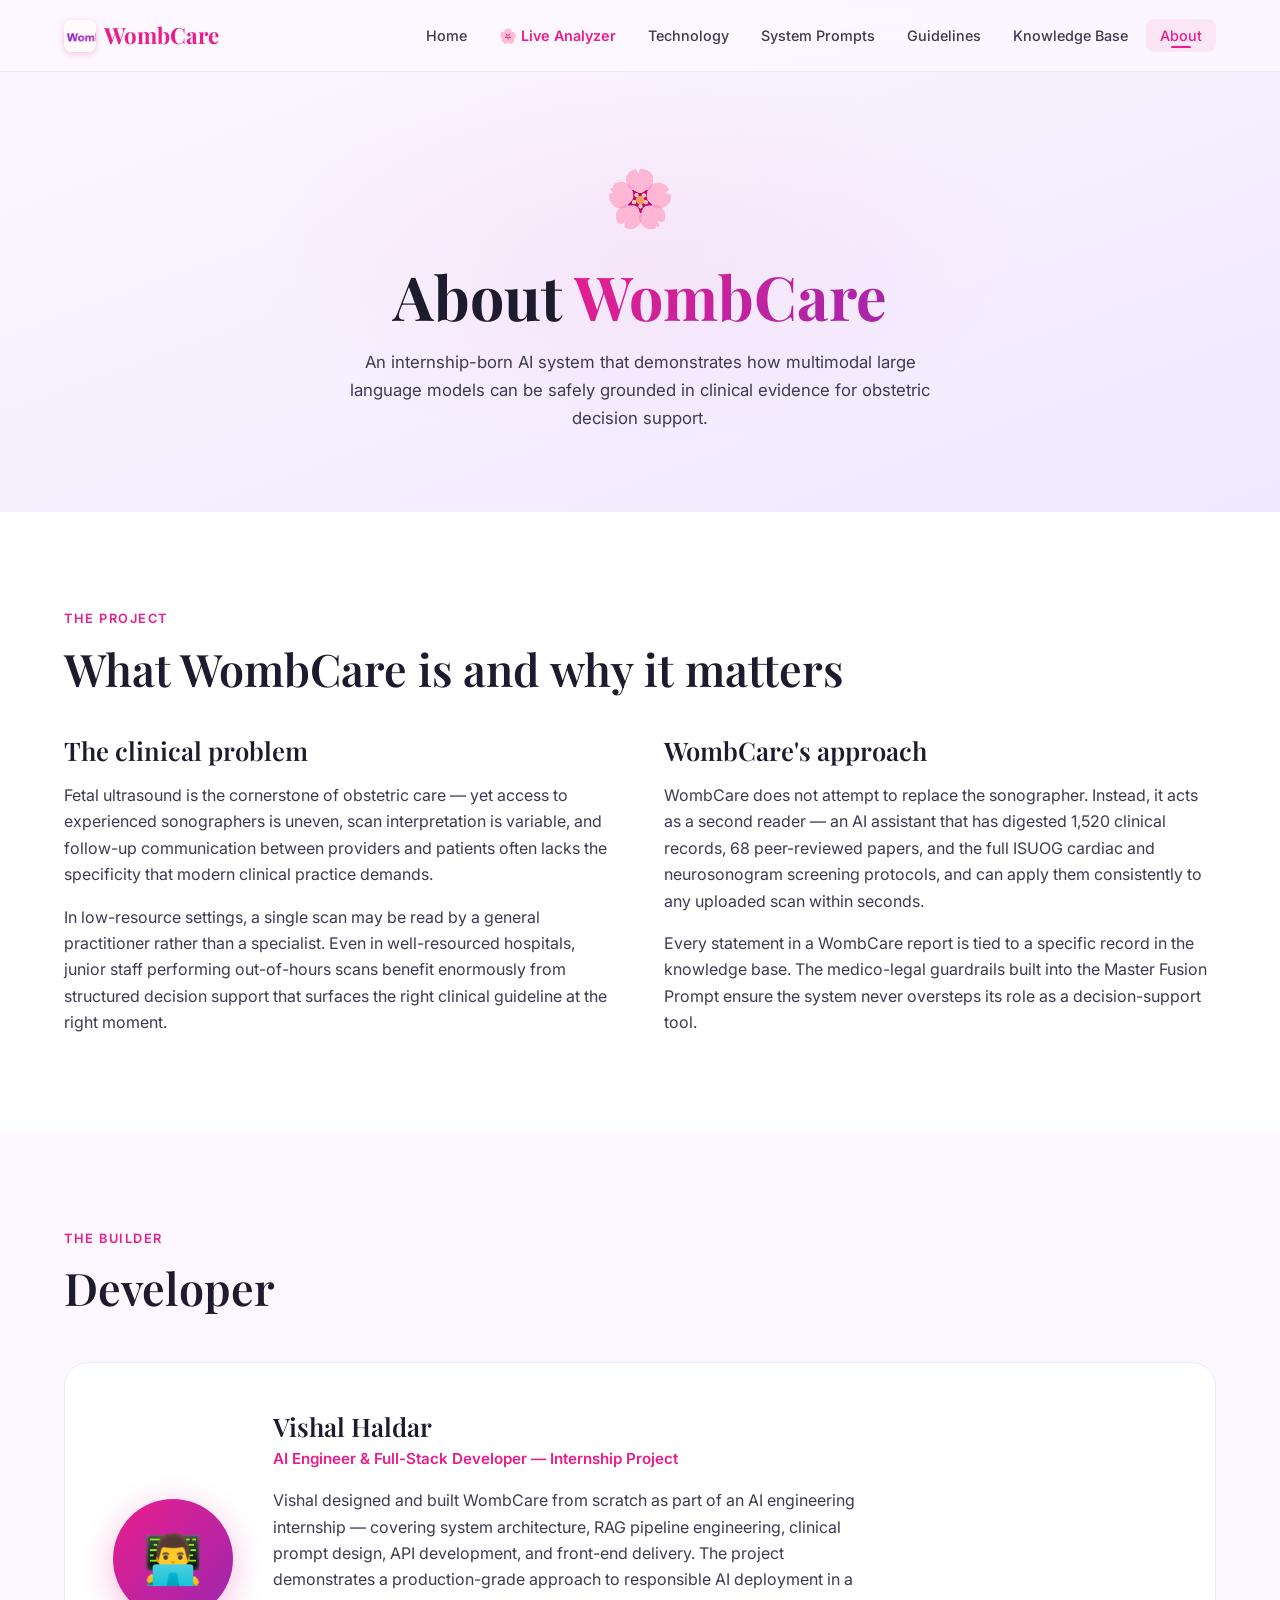
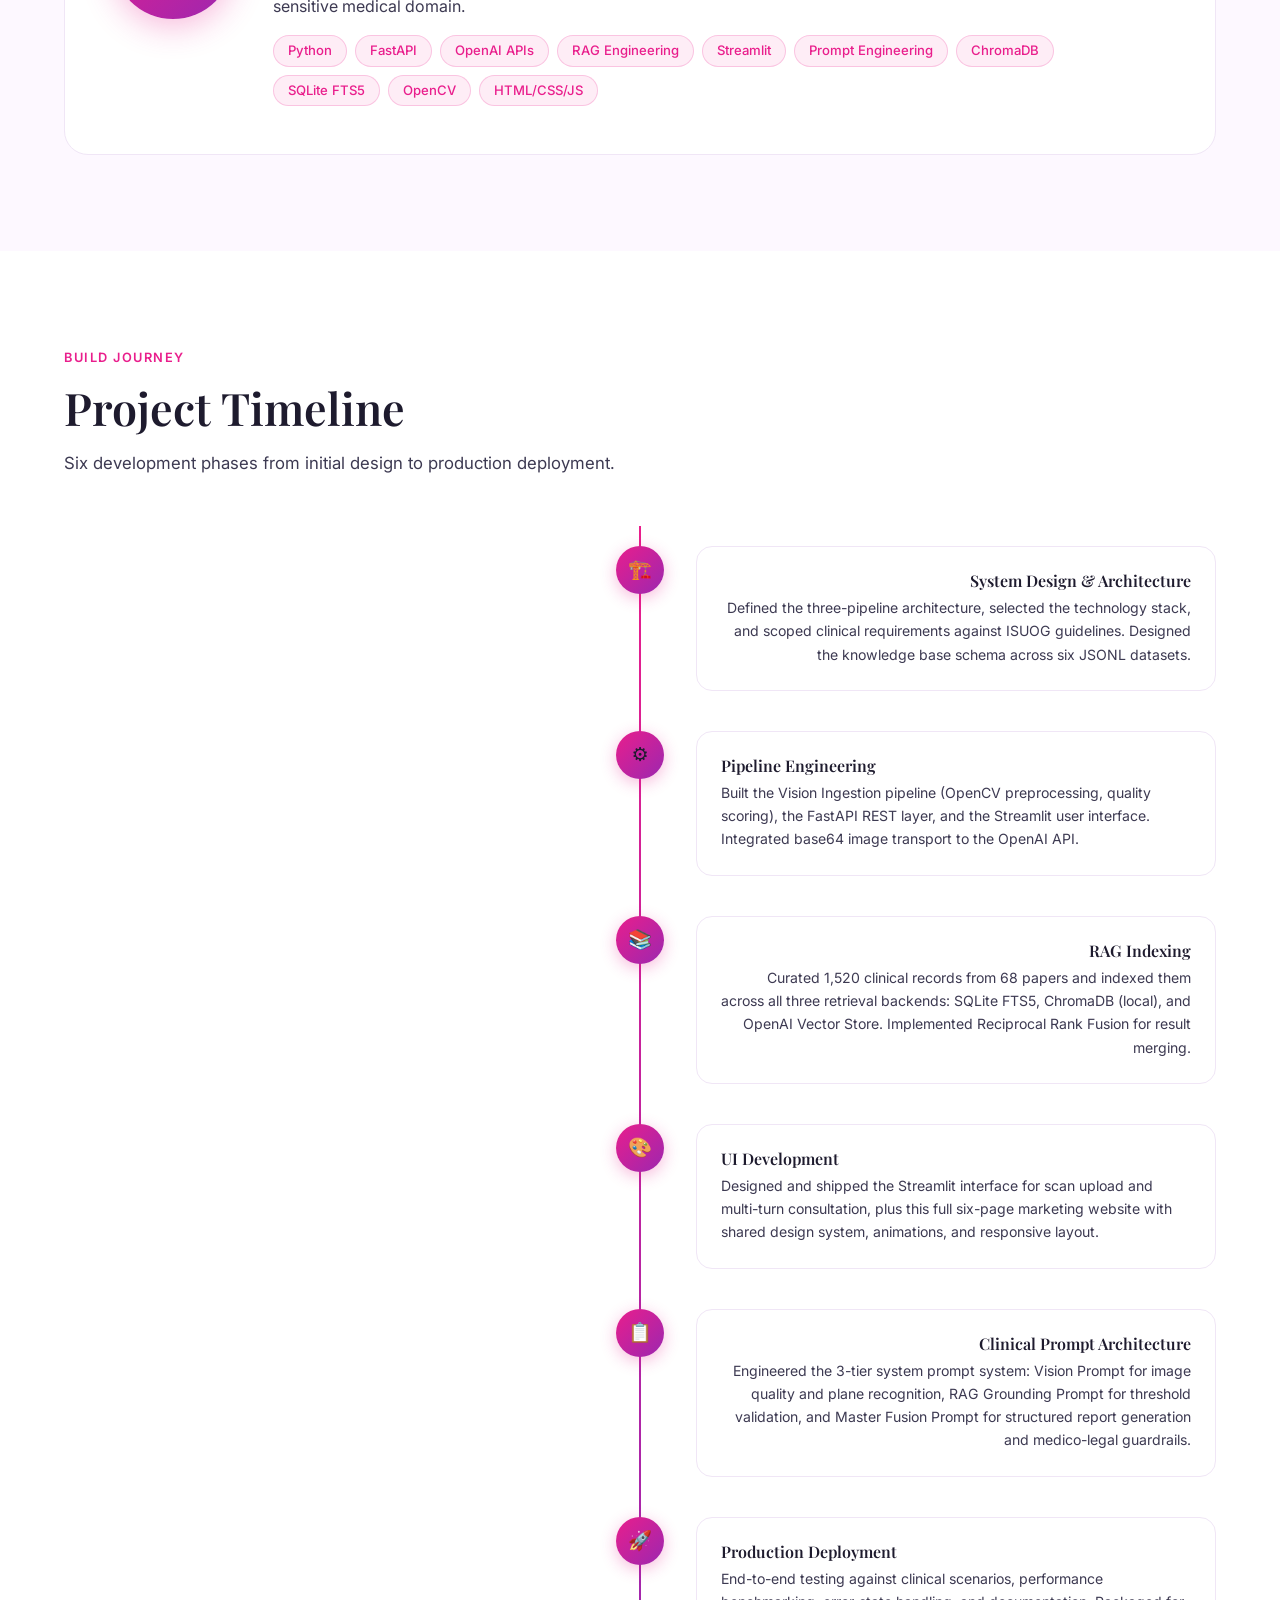
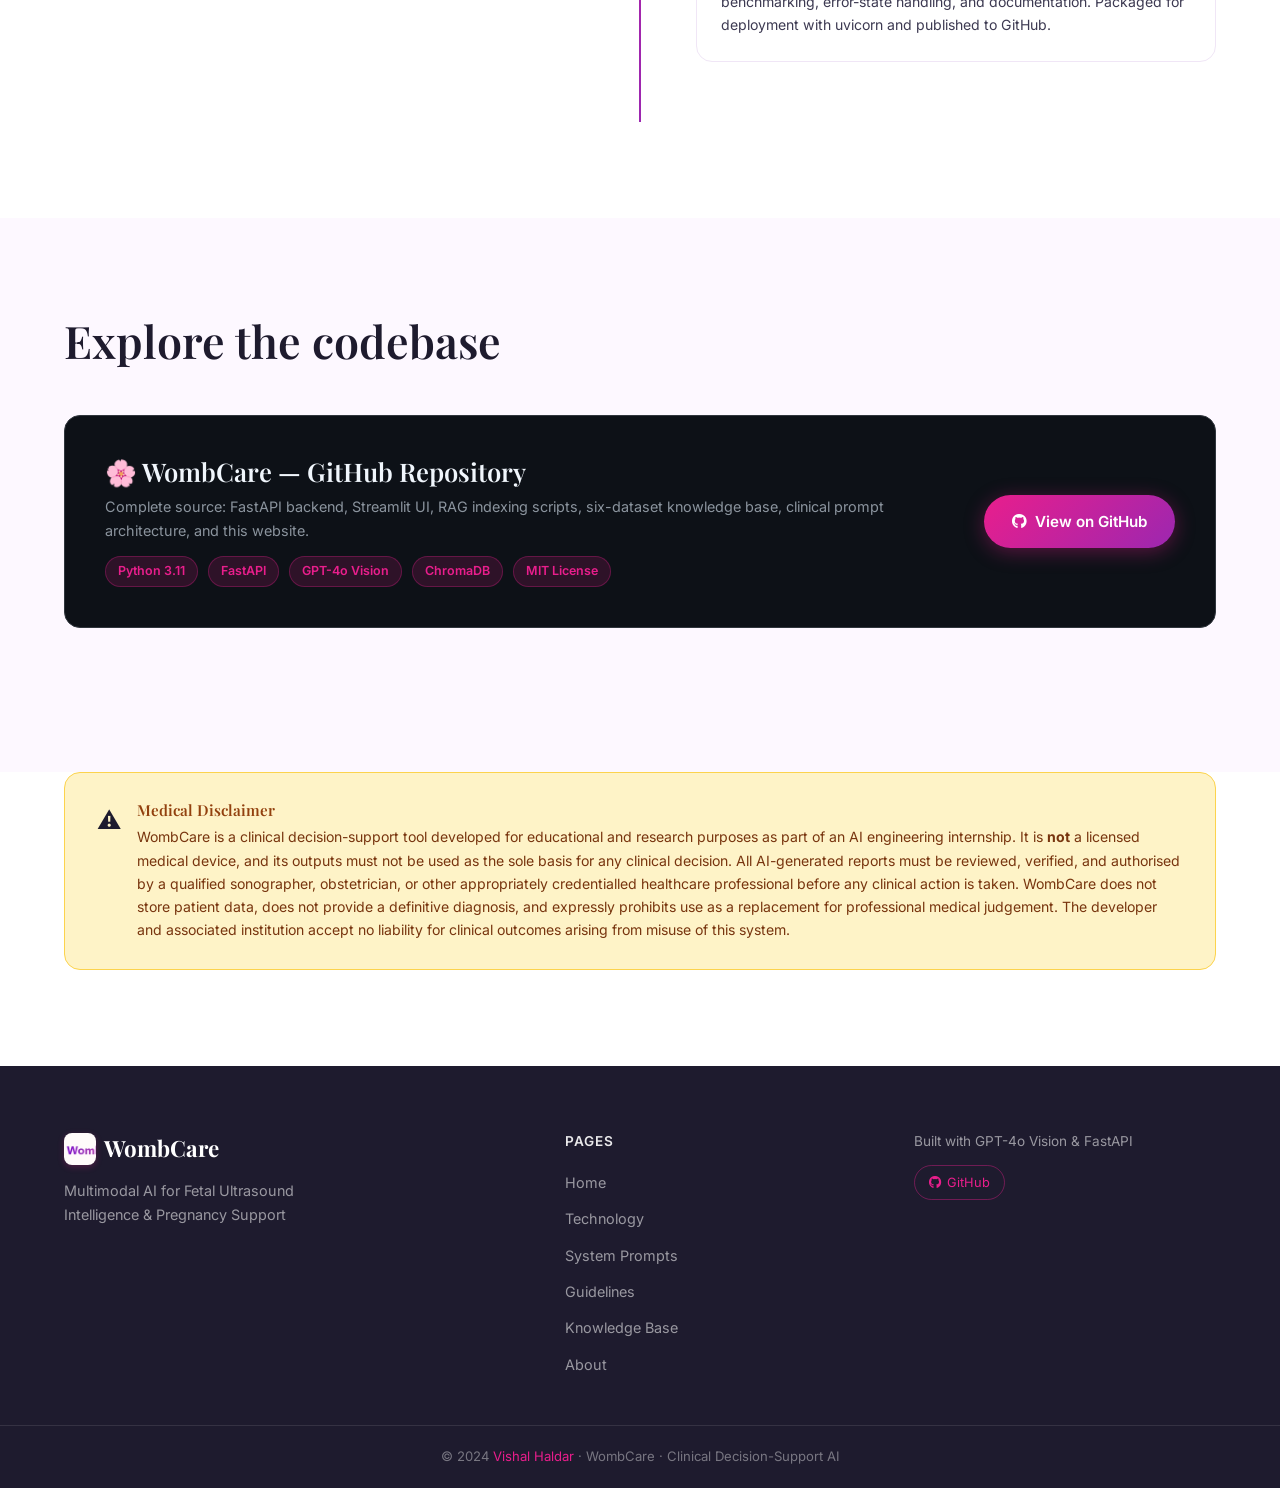
==== commit d49a5f77: "Configure logo.png as official branding asset across frontend and backend" ====
--- a/frontend/about.html
+++ b/frontend/about.html
@@ -16,7 +16,7 @@
 <!-- NAV -->
 <nav class="navbar" role="navigation" aria-label="Main navigation">
   <div class="nav-inner">
-    <a href="index.html" class="nav-logo"><span>🌸</span> WombCare</a>
+    <a href="index.html" class="nav-logo"><img src="logo.png" alt="WombCare Logo" class="nav-logo-img"> WombCare</a>
     <ul class="nav-links">
       <li><a href="index.html">Home</a></li>
       <li><a href="index.html#analyzer" style="color:var(--rose); font-weight:600;">🌸 Live Analyzer</a></li>
@@ -253,7 +253,7 @@
   <div class="container">
     <div class="footer-grid">
       <div class="footer-brand">
-        <div class="nav-logo"><span>🌸</span> WombCare</div>
+        <div class="nav-logo"><img src="logo.png" alt="WombCare Logo" class="nav-logo-img"> WombCare</div>
         <p>Multimodal AI for Fetal Ultrasound Intelligence &amp; Pregnancy Support</p>
       </div>
       <div class="footer-col">
--- a/frontend/style.css
+++ b/frontend/style.css
@@ -1650,3 +1650,13 @@
   border: 1px solid #e9d5ff;
 }
 
+
+.nav-logo-img, .nav-logo img {
+  width: 32px;
+  height: 32px;
+  border-radius: 8px;
+  object-fit: cover;
+  box-shadow: 0 2px 6px rgba(233,30,140,0.25);
+  display: inline-block;
+  vertical-align: middle;
+}
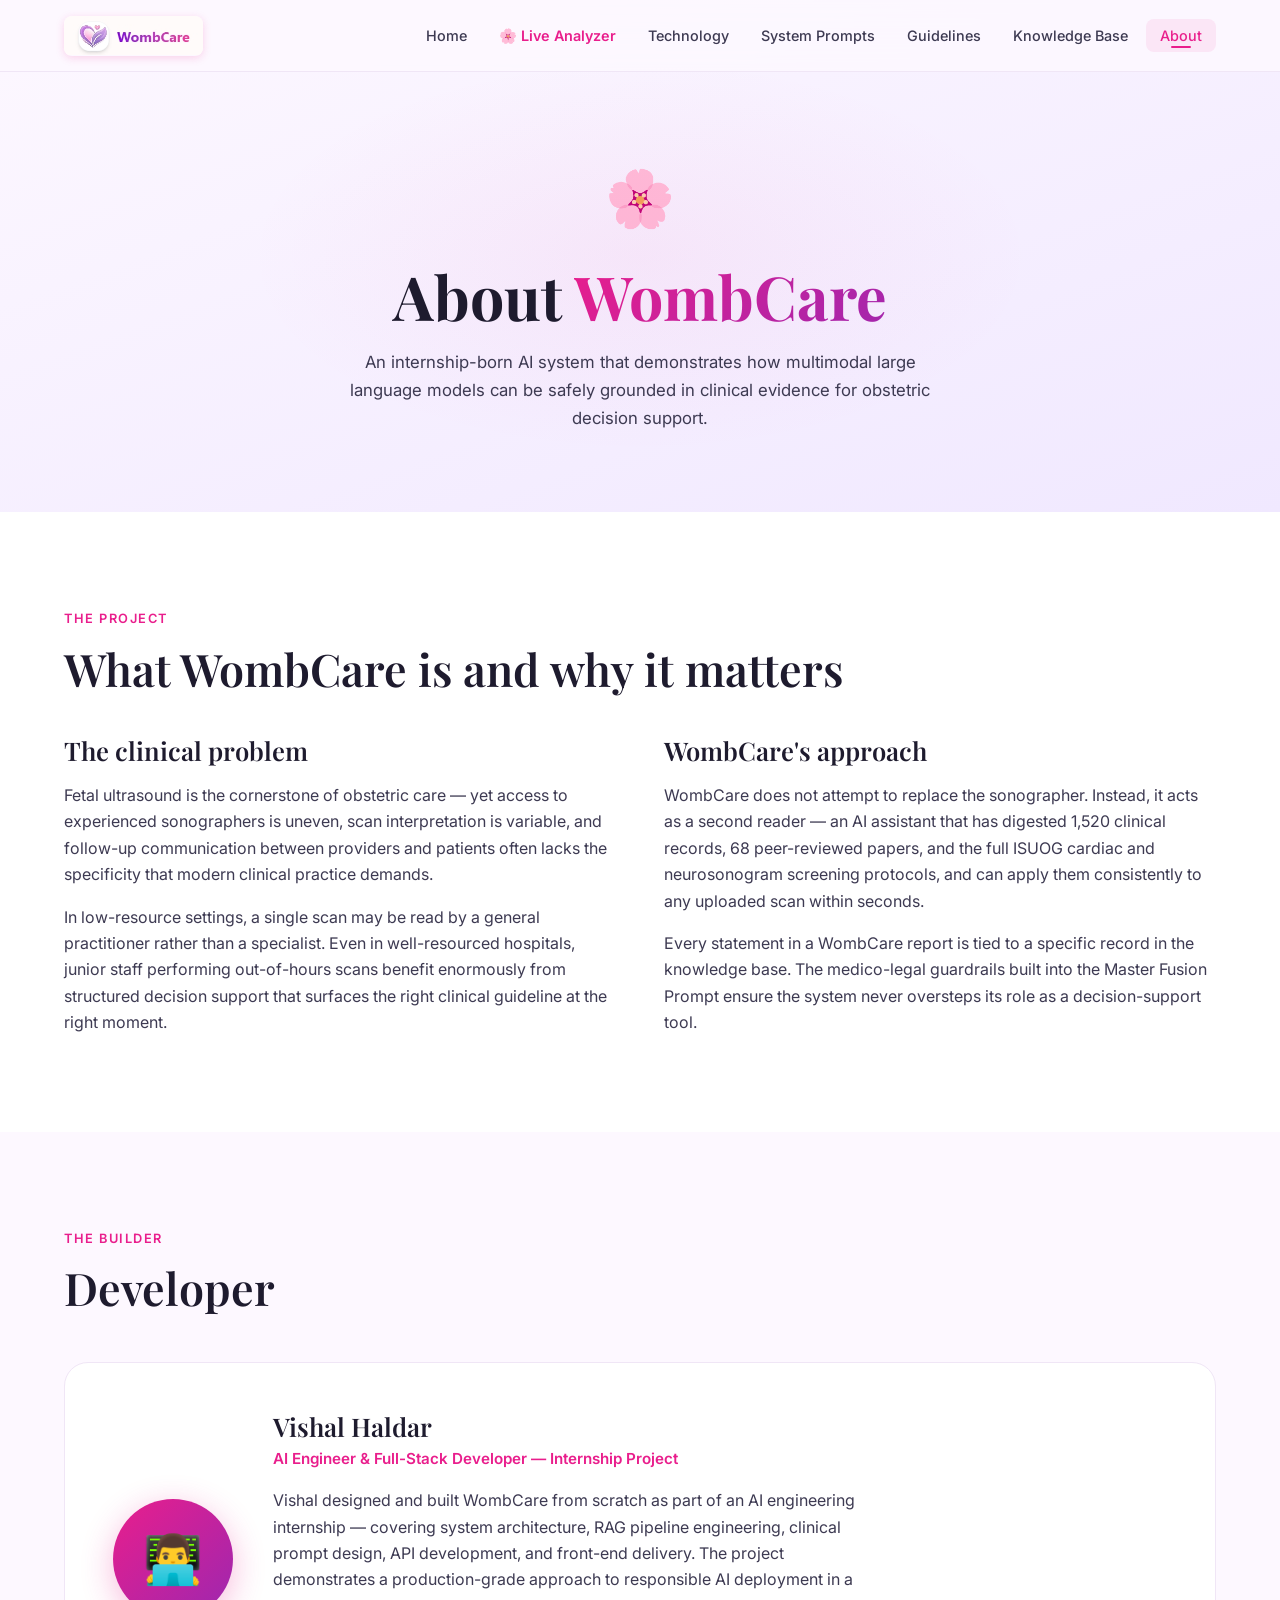
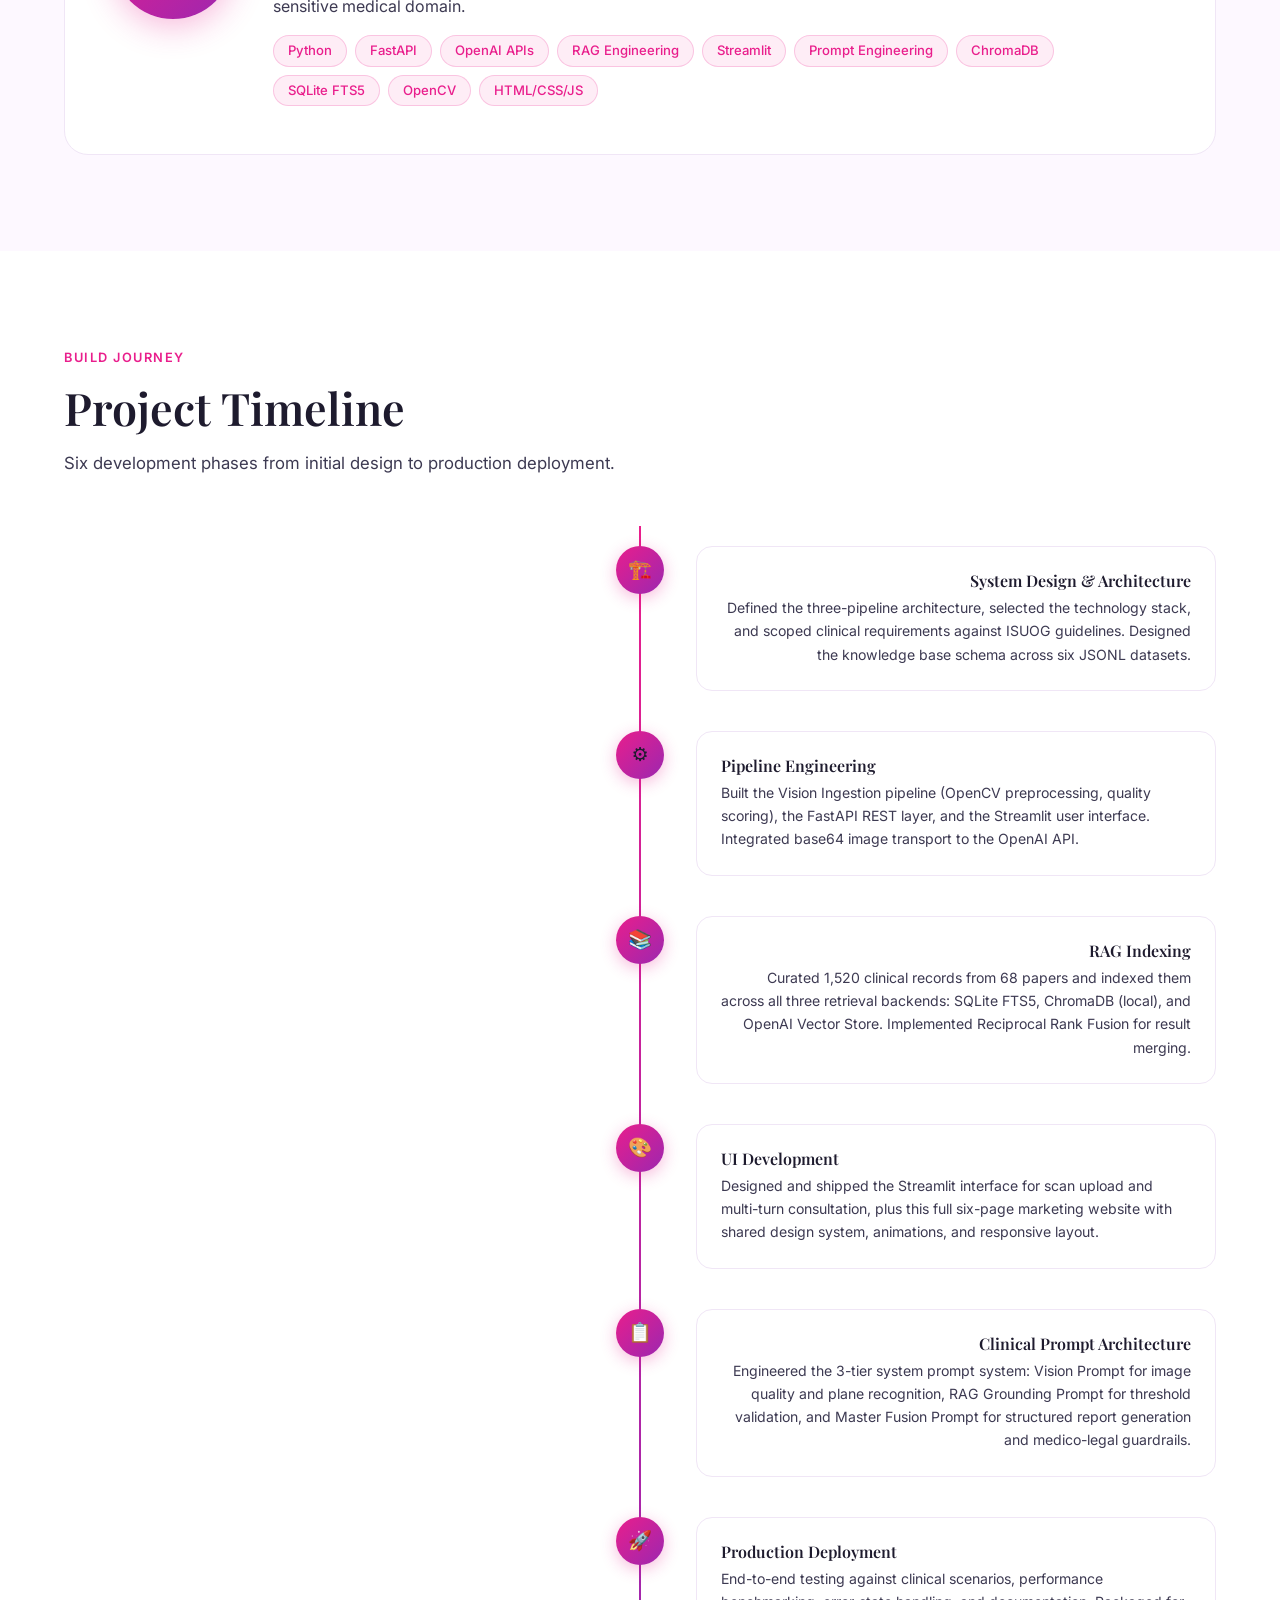
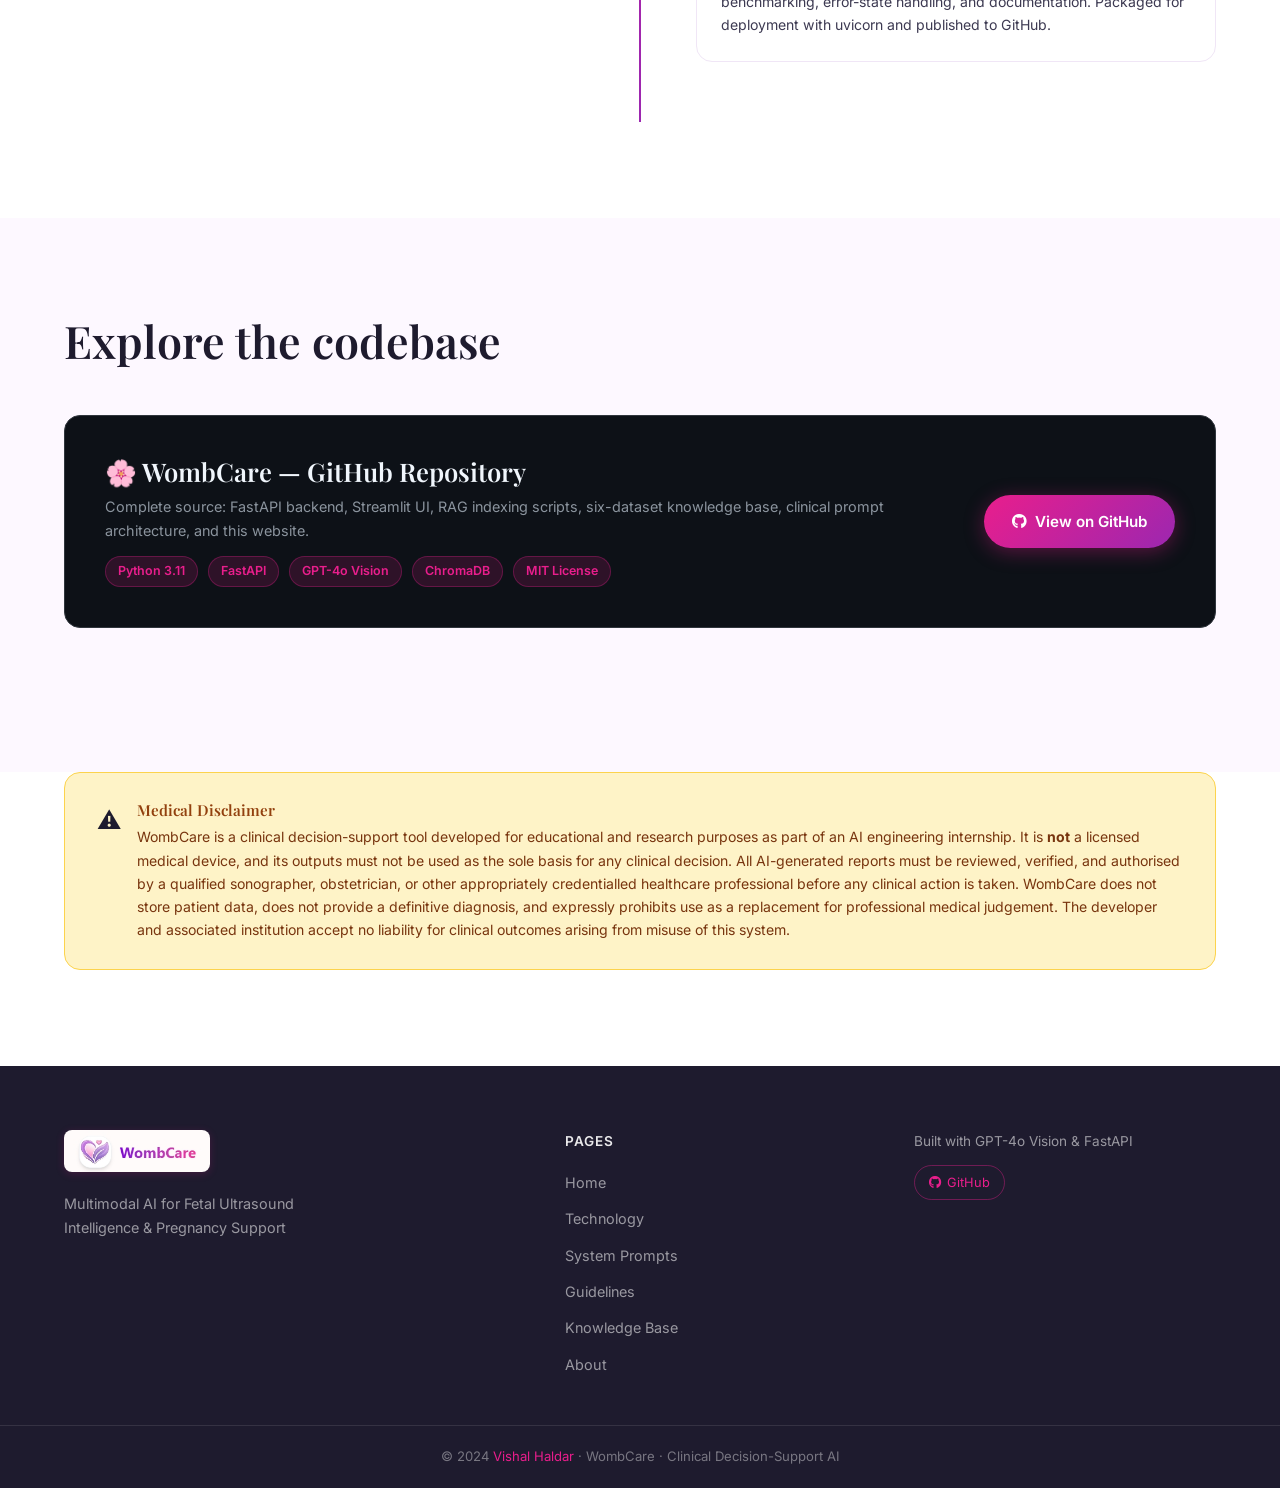
==== commit e1485a79: "Display only logo.png without redundant WombCare text beside logo" ====
--- a/frontend/about.html
+++ b/frontend/about.html
@@ -16,7 +16,7 @@
 <!-- NAV -->
 <nav class="navbar" role="navigation" aria-label="Main navigation">
   <div class="nav-inner">
-    <a href="index.html" class="nav-logo"><img src="logo.png" alt="WombCare Logo" class="nav-logo-img"> WombCare</a>
+    <a href="index.html" class="nav-logo"><img src="logo.png" alt="WombCare Logo" class="nav-logo-img"></a>
     <ul class="nav-links">
       <li><a href="index.html">Home</a></li>
       <li><a href="index.html#analyzer" style="color:var(--rose); font-weight:600;">🌸 Live Analyzer</a></li>
@@ -253,7 +253,7 @@
   <div class="container">
     <div class="footer-grid">
       <div class="footer-brand">
-        <div class="nav-logo"><img src="logo.png" alt="WombCare Logo" class="nav-logo-img"> WombCare</div>
+        <div class="nav-logo"><img src="logo.png" alt="WombCare Logo" class="nav-logo-img"></div>
         <p>Multimodal AI for Fetal Ultrasound Intelligence &amp; Pregnancy Support</p>
       </div>
       <div class="footer-col">
--- a/frontend/style.css
+++ b/frontend/style.css
@@ -1652,11 +1652,21 @@
 
 
 .nav-logo-img, .nav-logo img {
-  width: 32px;
-  height: 32px;
+  height: 40px;
+  width: auto;
+  max-width: 170px;
   border-radius: 8px;
-  object-fit: cover;
-  box-shadow: 0 2px 6px rgba(233,30,140,0.25);
+  object-fit: contain;
+  box-shadow: 0 2px 8px rgba(233,30,140,0.18);
   display: inline-block;
   vertical-align: middle;
-}
+  transition: transform 0.2s ease;
+}
+.nav-logo:hover .nav-logo-img {
+  transform: scale(1.03);
+}
+.footer-brand .nav-logo-img {
+  height: 42px;
+  width: auto;
+  margin-bottom: 8px;
+}
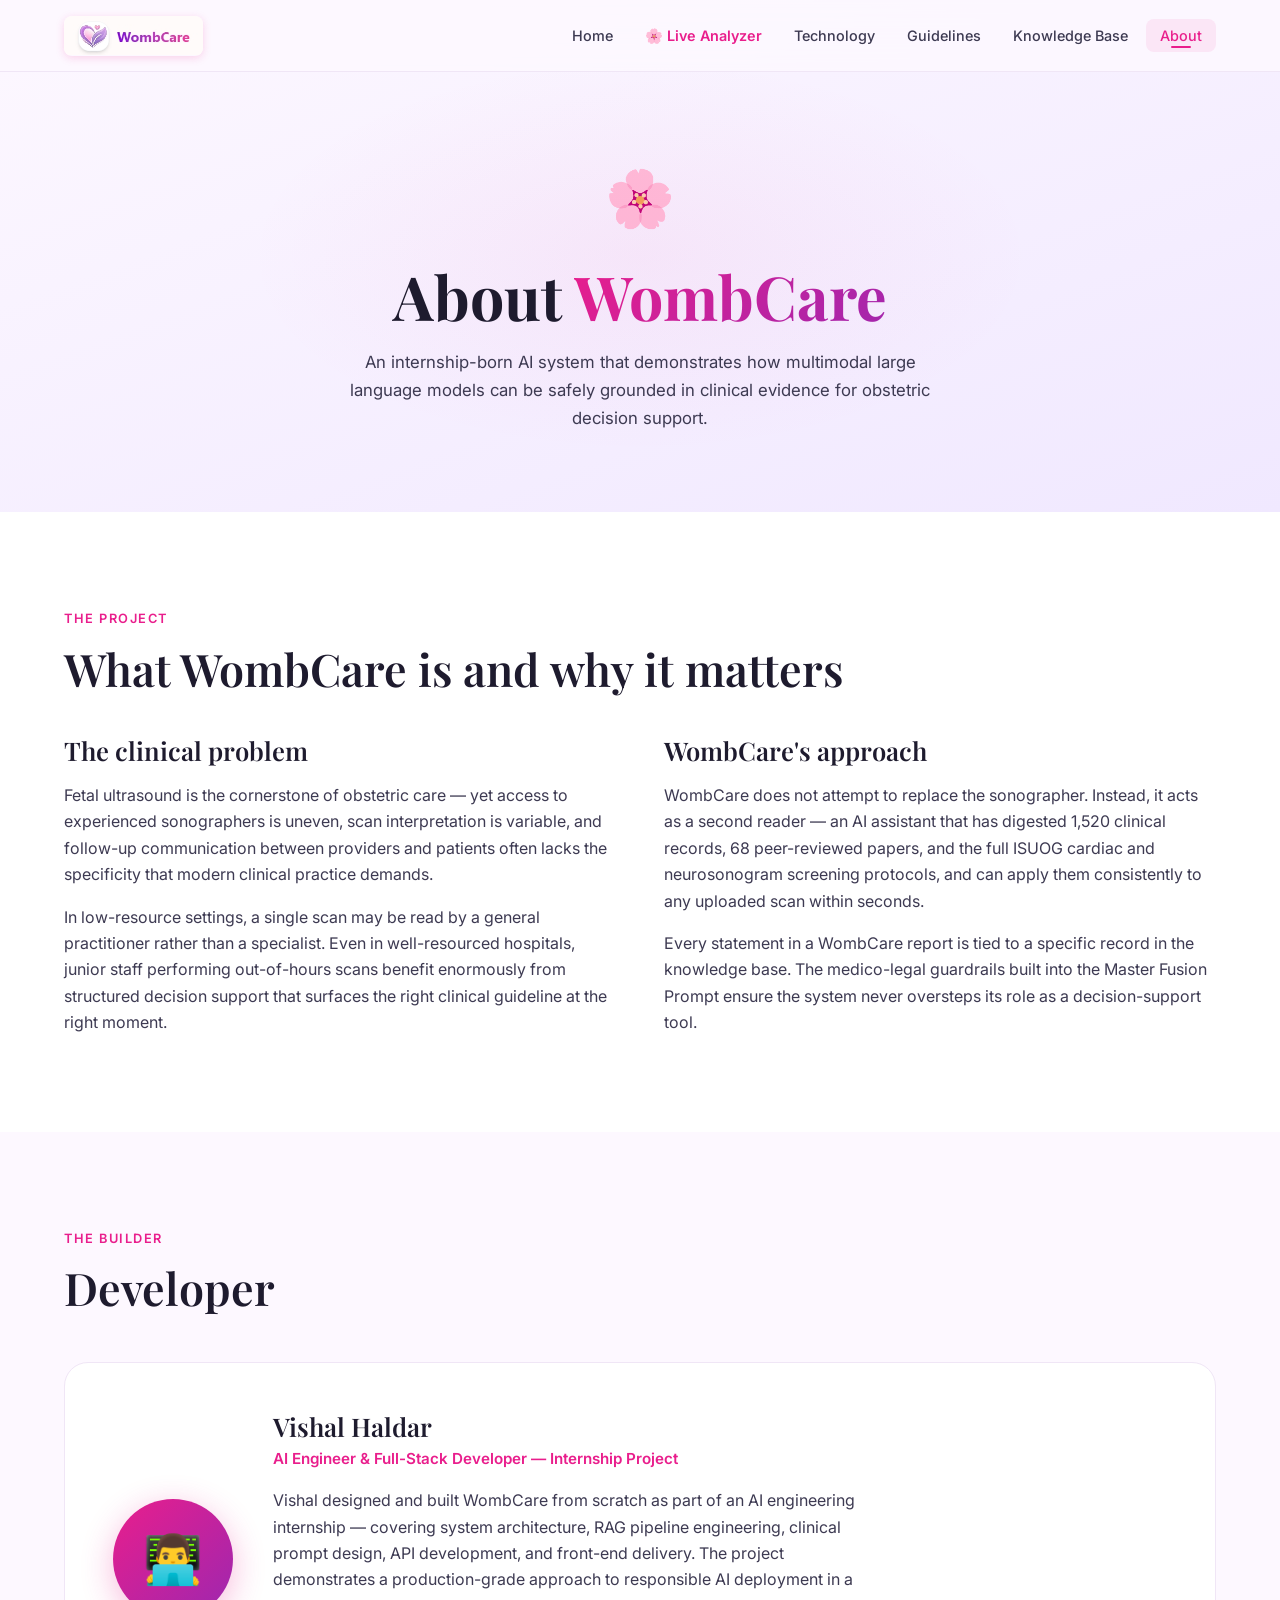
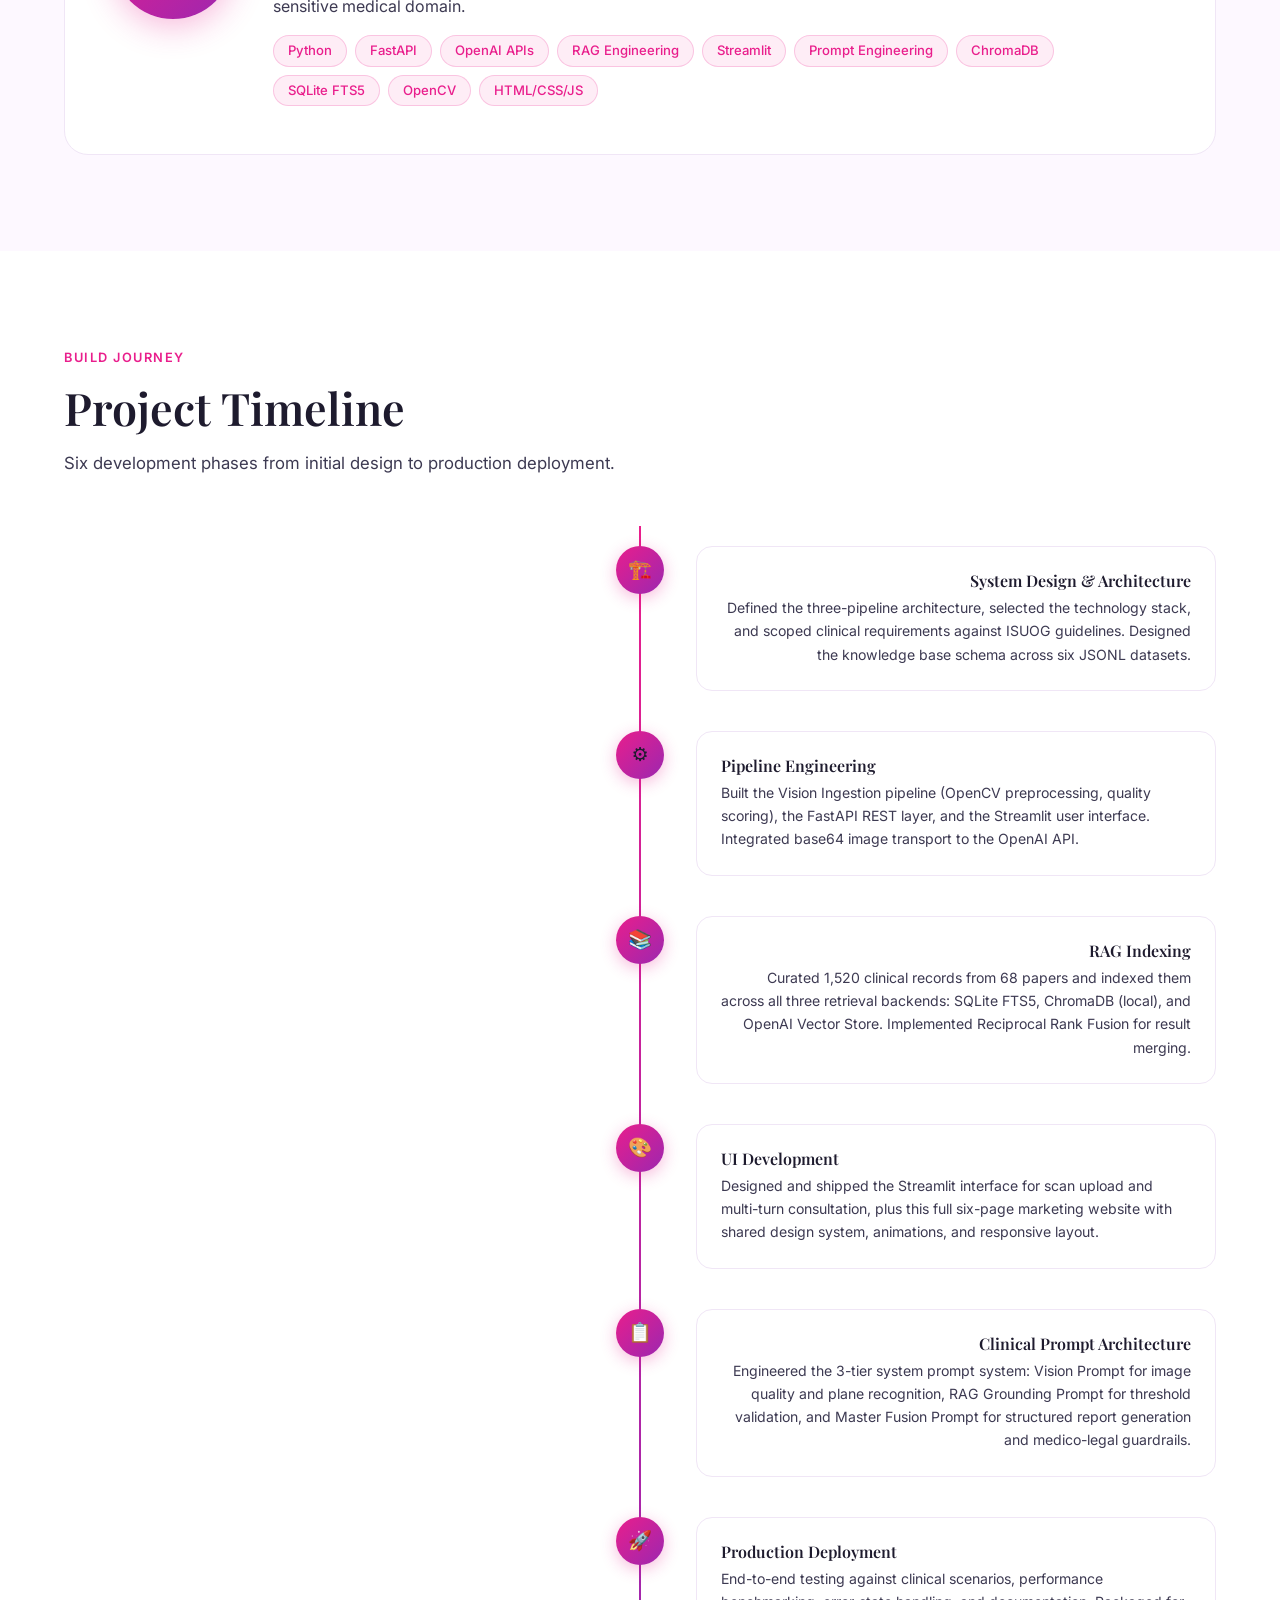
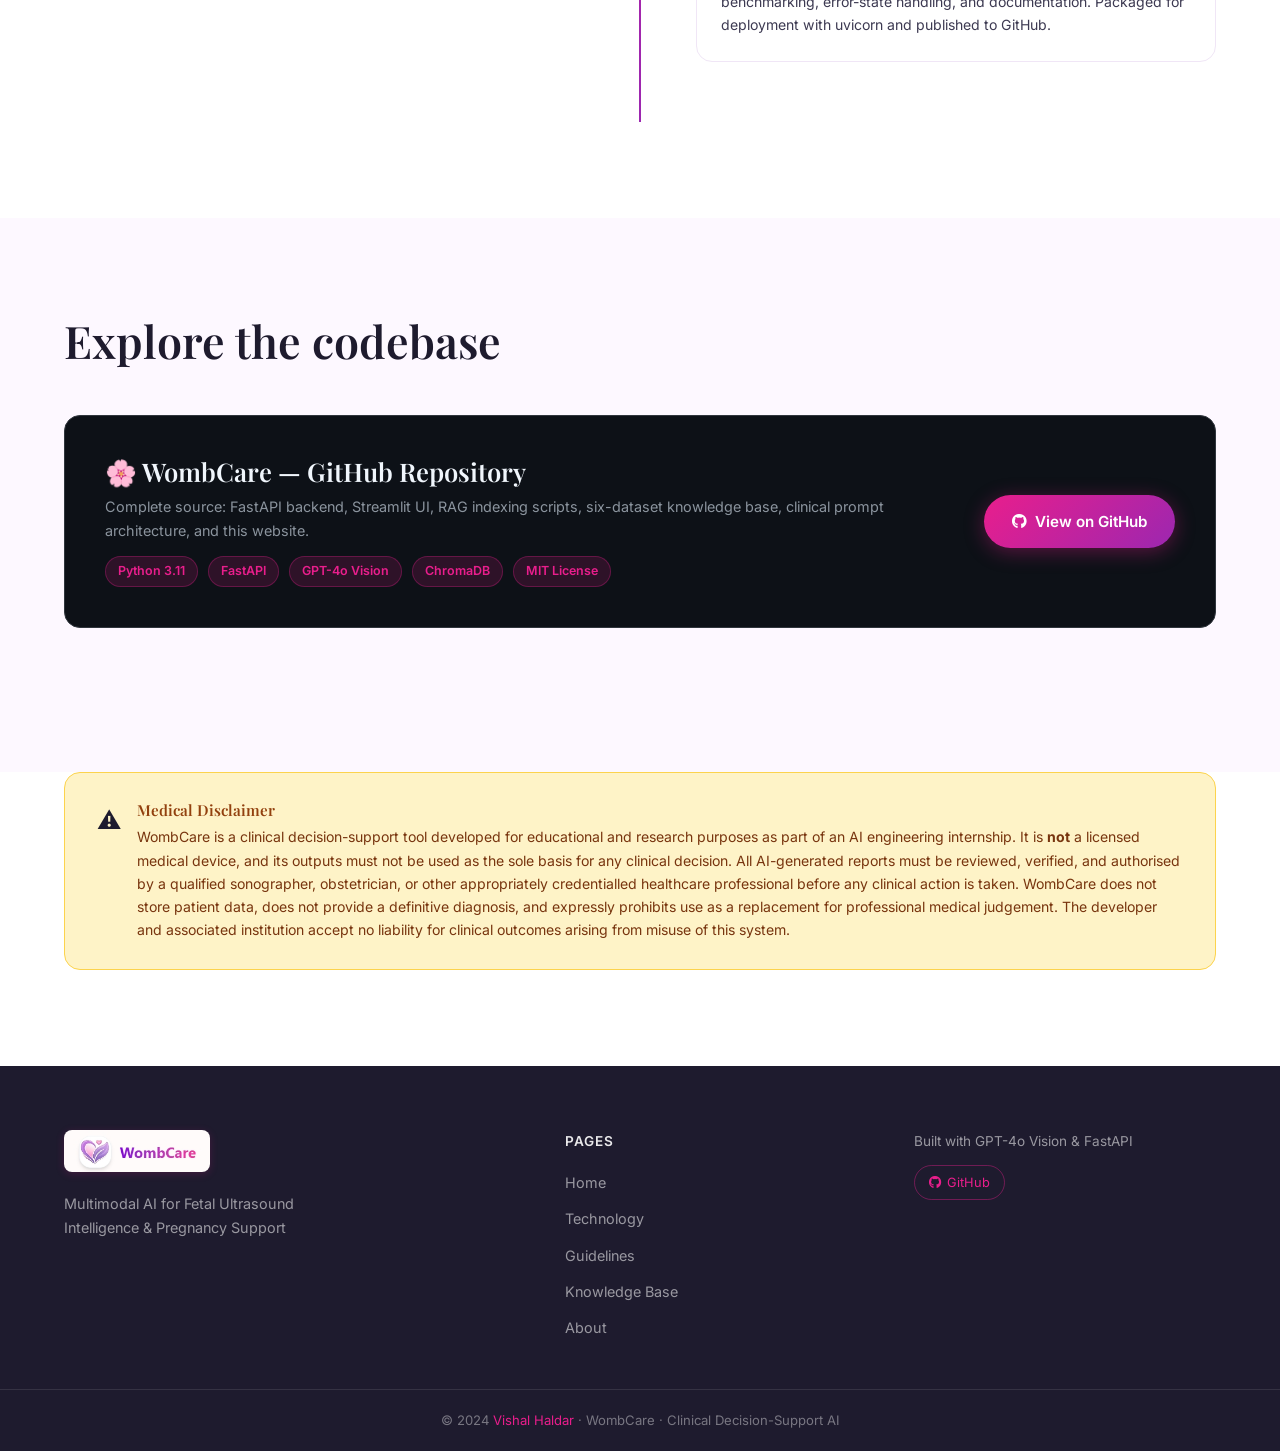
==== commit 4c9b6ea5: "Remove System Prompts page from website navigation" ====
--- a/frontend/about.html
+++ b/frontend/about.html
@@ -21,7 +21,6 @@
       <li><a href="index.html">Home</a></li>
       <li><a href="index.html#analyzer" style="color:var(--rose); font-weight:600;">🌸 Live Analyzer</a></li>
       <li><a href="technology.html">Technology</a></li>
-      <li><a href="system-prompts.html">System Prompts</a></li>
       <li><a href="clinical-guidelines.html">Guidelines</a></li>
       <li><a href="rag-knowledge.html">Knowledge Base</a></li>
       <li><a href="about.html">About</a></li>
@@ -32,7 +31,6 @@
 <nav class="nav-drawer" aria-label="Mobile navigation">
   <a href="index.html">🏠 Home</a>
   <a href="technology.html">⚙️ Technology</a>
-  <a href="system-prompts.html">📋 System Prompts</a>
   <a href="clinical-guidelines.html">🏥 Guidelines</a>
   <a href="rag-knowledge.html">📚 Knowledge Base</a>
   <a href="about.html">👤 About</a>
@@ -261,7 +259,6 @@
         <ul>
           <li><a href="index.html">Home</a></li>
           <li><a href="technology.html">Technology</a></li>
-          <li><a href="system-prompts.html">System Prompts</a></li>
           <li><a href="clinical-guidelines.html">Guidelines</a></li>
           <li><a href="rag-knowledge.html">Knowledge Base</a></li>
           <li><a href="about.html">About</a></li>
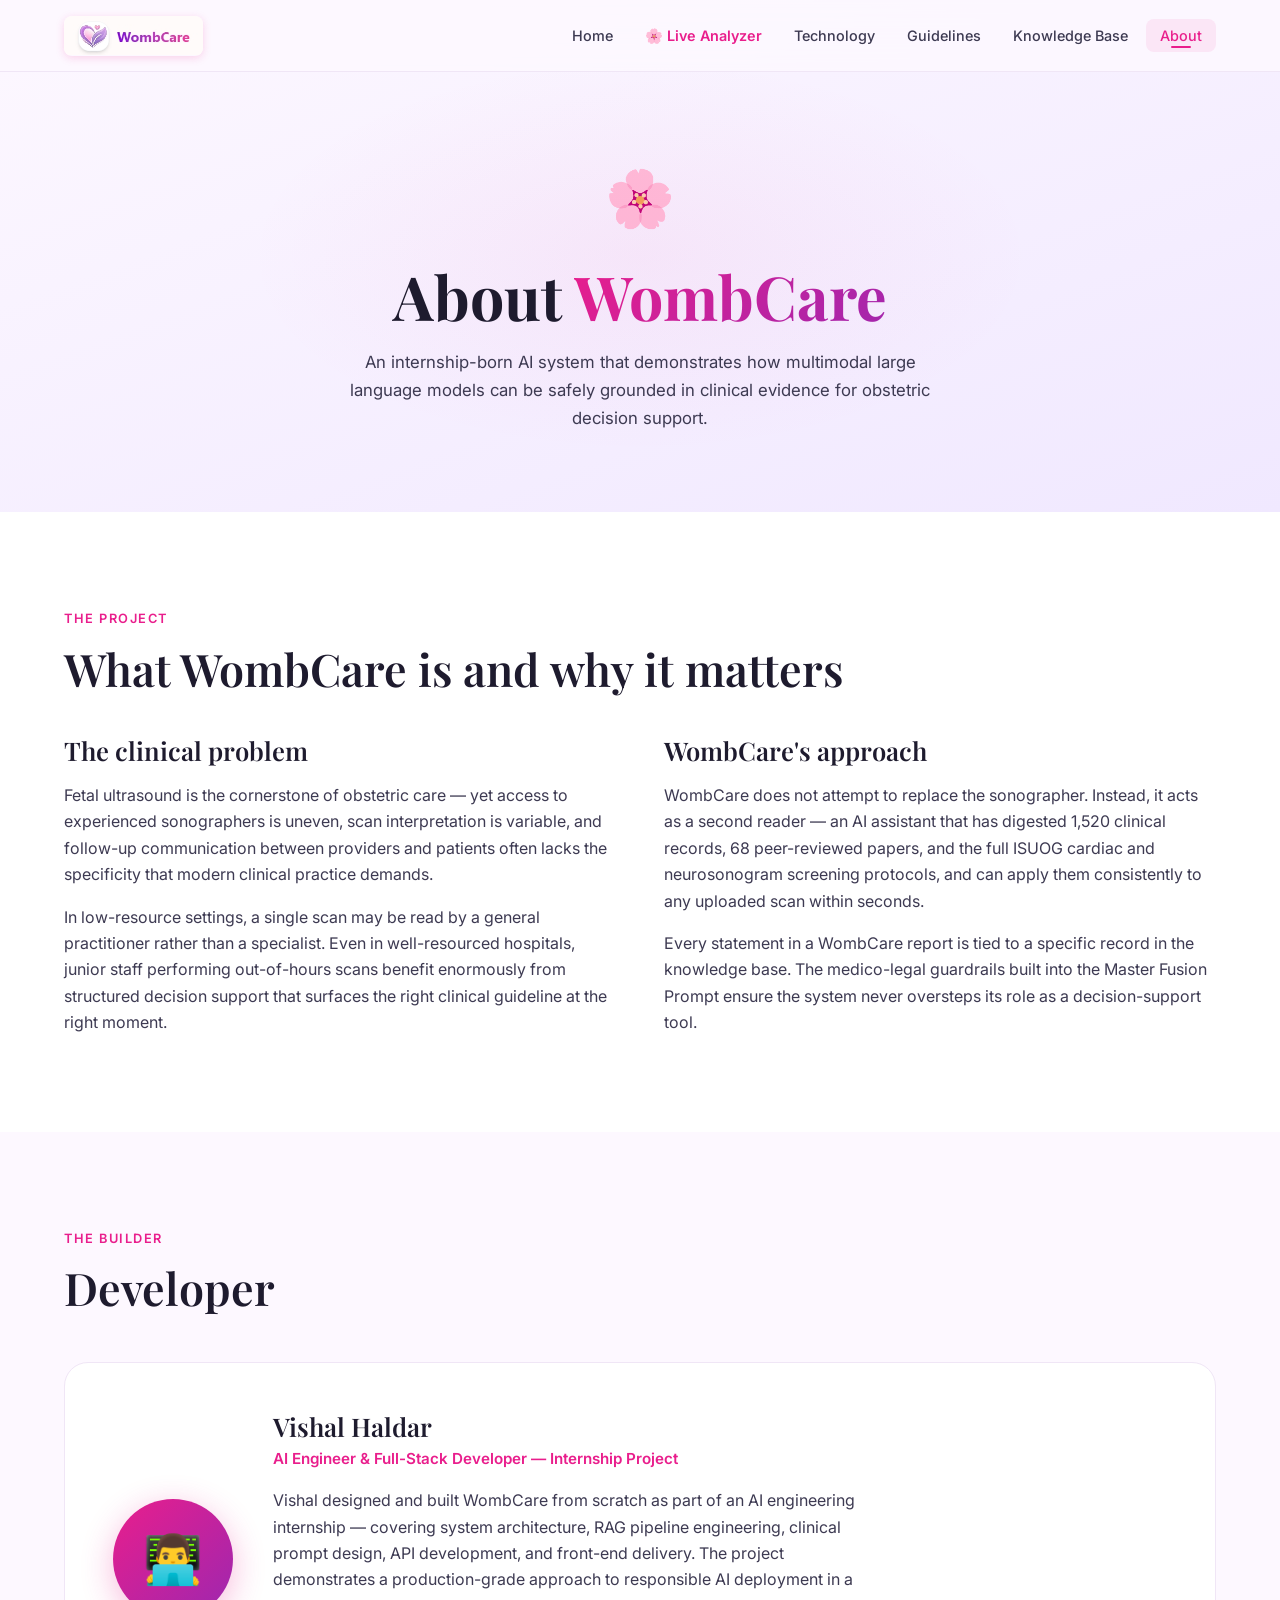
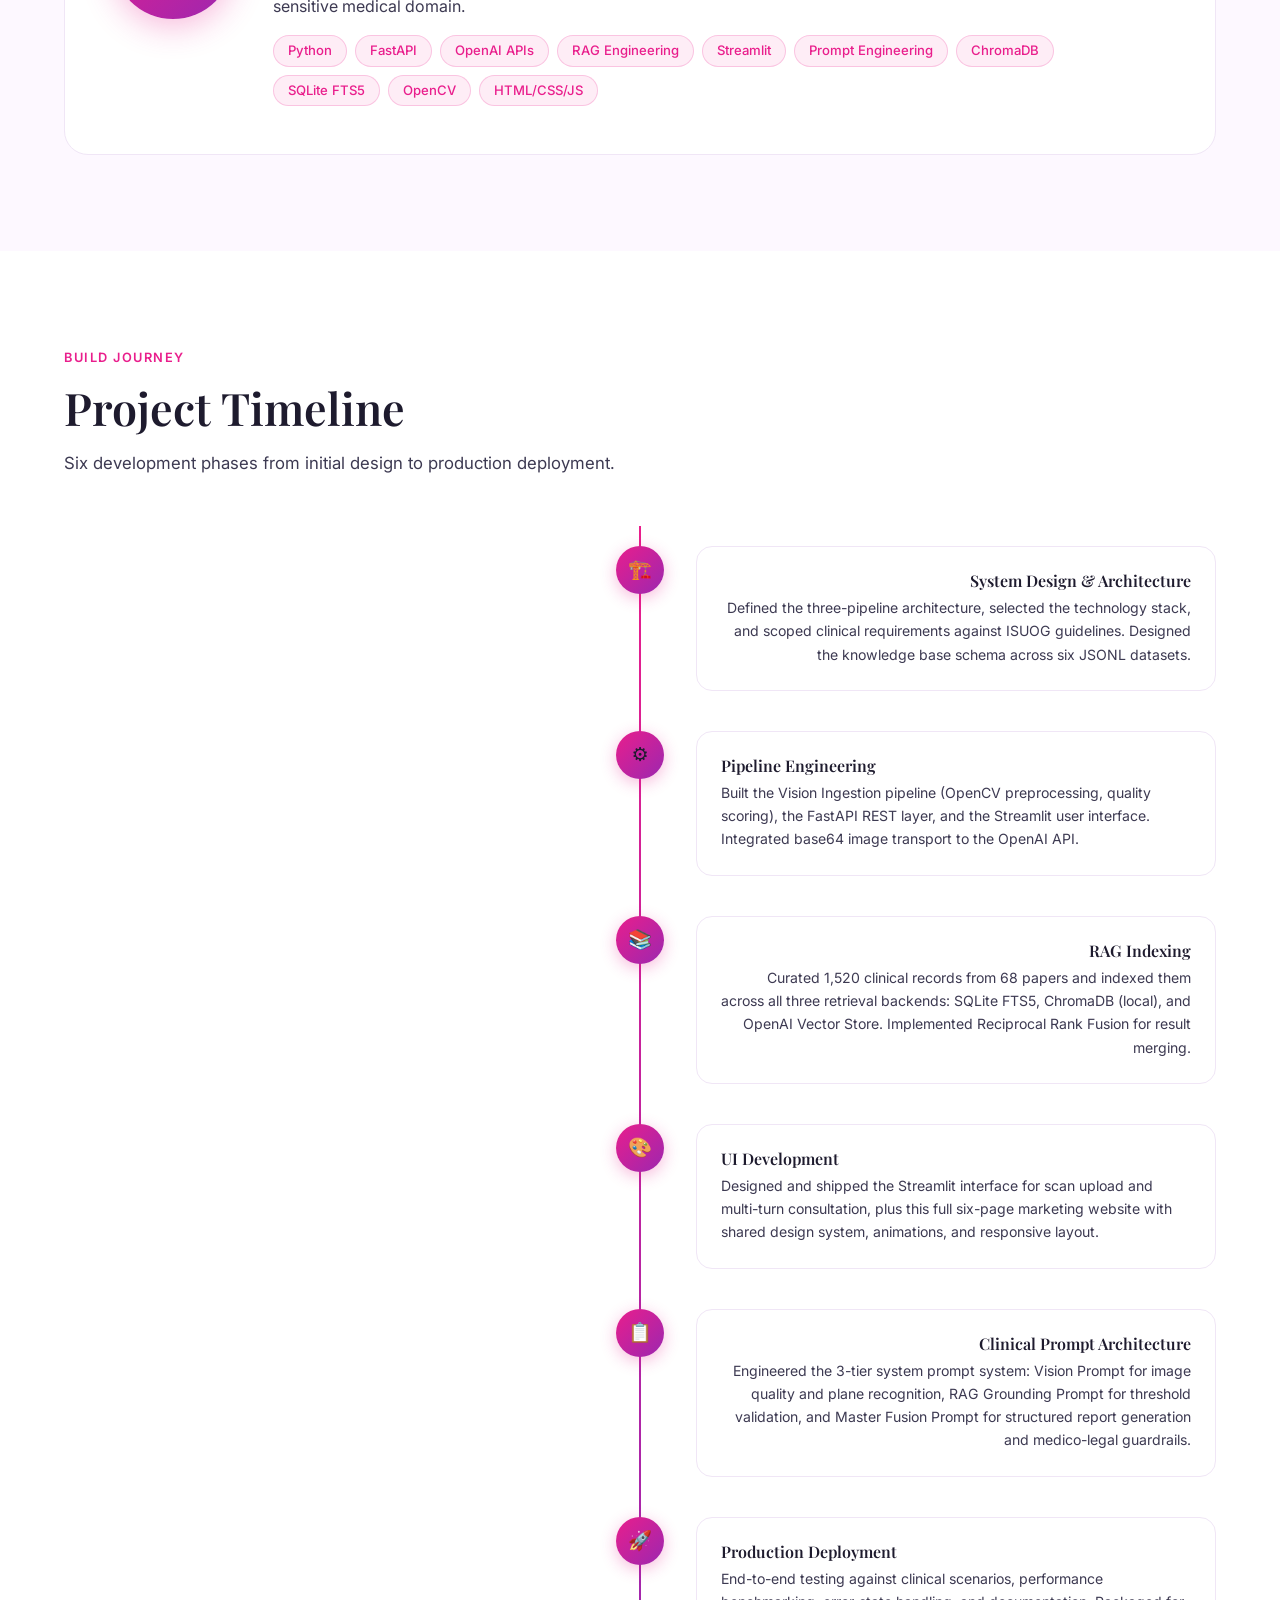
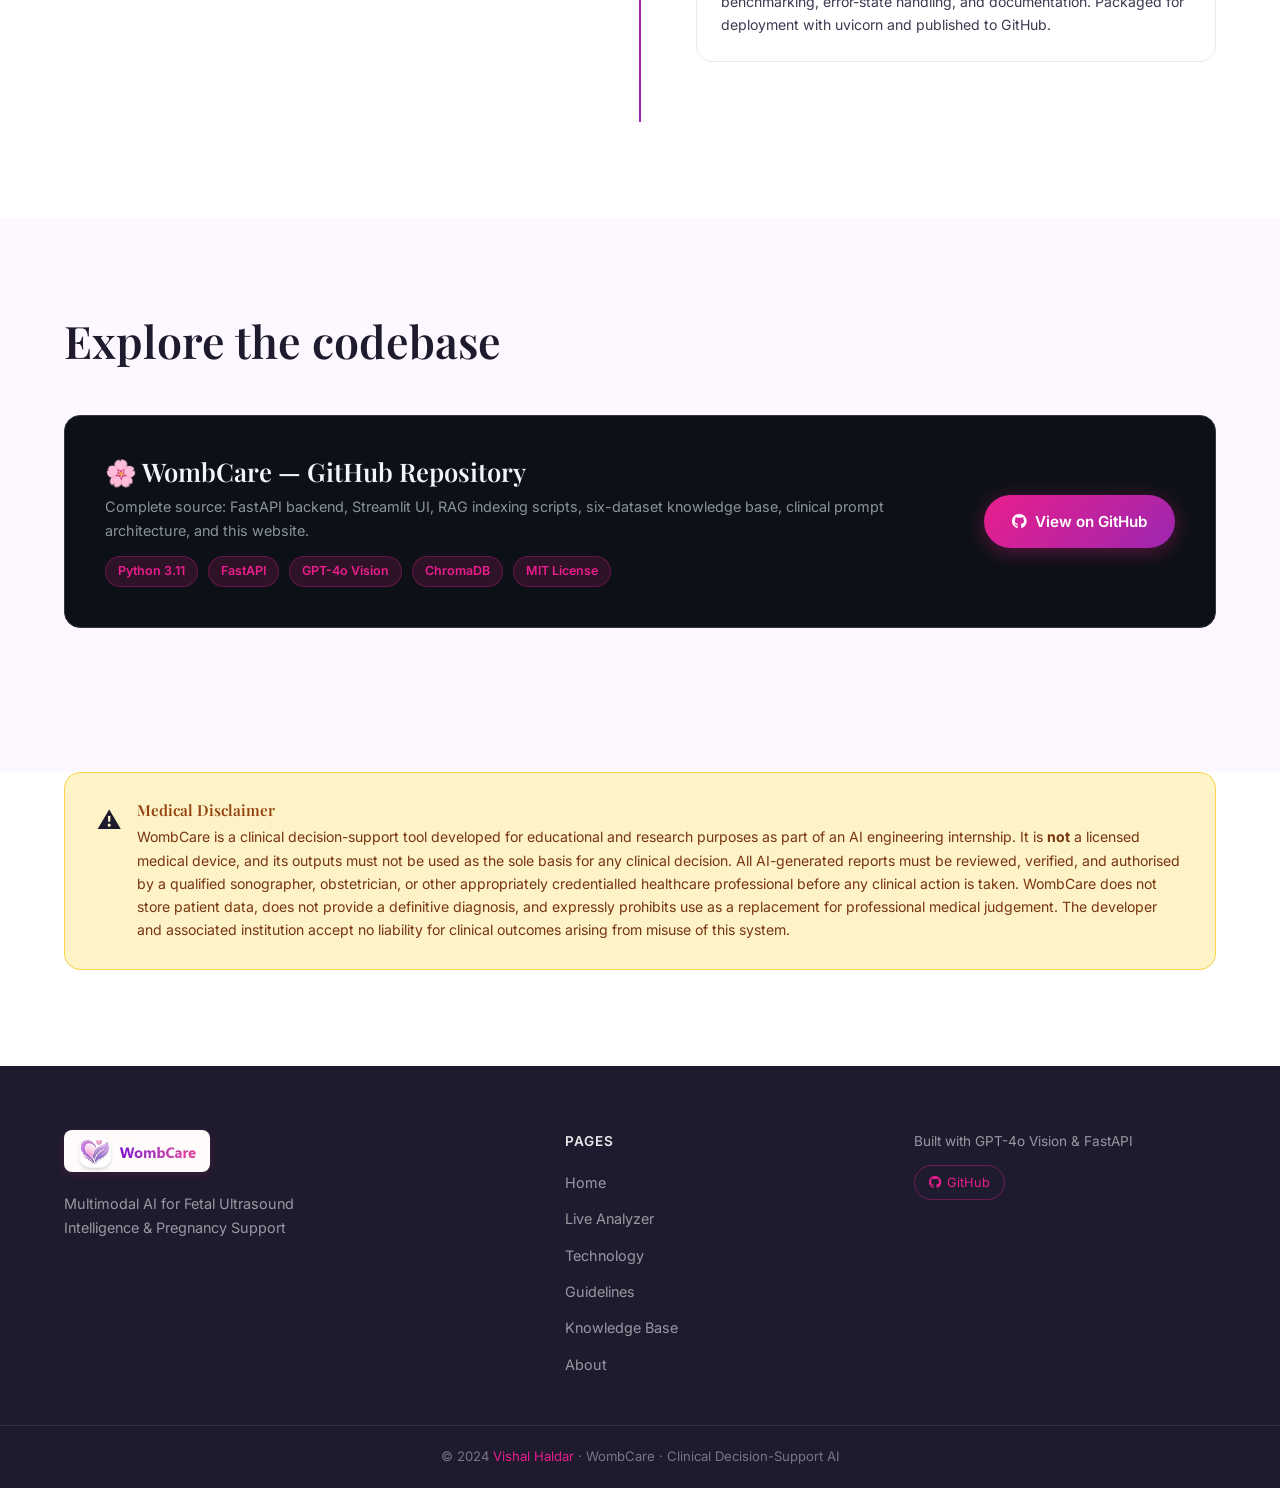
==== commit 53f9235d: "Add dedicated Live Analyzer page (analyzer.html) and update nav/footer across all pages" ====
--- a/frontend/about.html
+++ b/frontend/about.html
@@ -30,7 +30,8 @@
 </nav>
 <nav class="nav-drawer" aria-label="Mobile navigation">
   <a href="index.html">🏠 Home</a>
-  <a href="technology.html">⚙️ Technology</a>
+    <a href="analyzer.html">🌸 Live Analyzer</a>
+    <a href="technology.html">⚙️ Technology</a>
   <a href="clinical-guidelines.html">🏥 Guidelines</a>
   <a href="rag-knowledge.html">📚 Knowledge Base</a>
   <a href="about.html">👤 About</a>
@@ -258,6 +259,7 @@
         <h5>Pages</h5>
         <ul>
           <li><a href="index.html">Home</a></li>
+          <li><a href="analyzer.html">Live Analyzer</a></li>
           <li><a href="technology.html">Technology</a></li>
           <li><a href="clinical-guidelines.html">Guidelines</a></li>
           <li><a href="rag-knowledge.html">Knowledge Base</a></li>
--- a/frontend/style.css
+++ b/frontend/style.css
@@ -652,6 +652,19 @@
 .page-hero-icon { font-size: 3.5rem; margin-bottom: 16px; display: block; }
 .page-hero h1 { margin-bottom: 16px; }
 .page-hero p  { max-width: 55ch; margin: 0 auto; font-size: 1.05rem; }
+.page-hero-title {
+  font-size: clamp(2rem, 4vw, 3rem);
+  font-weight: 700;
+  margin-bottom: 0.75rem;
+  color: var(--ink);
+}
+.page-hero-sub {
+  max-width: 60ch;
+  margin: 0 auto;
+  font-size: 1.05rem;
+  color: var(--ink-soft);
+  line-height: 1.7;
+}
 
 /* ────────────────────────────────────────────────────────────
    TECHNOLOGY PAGE
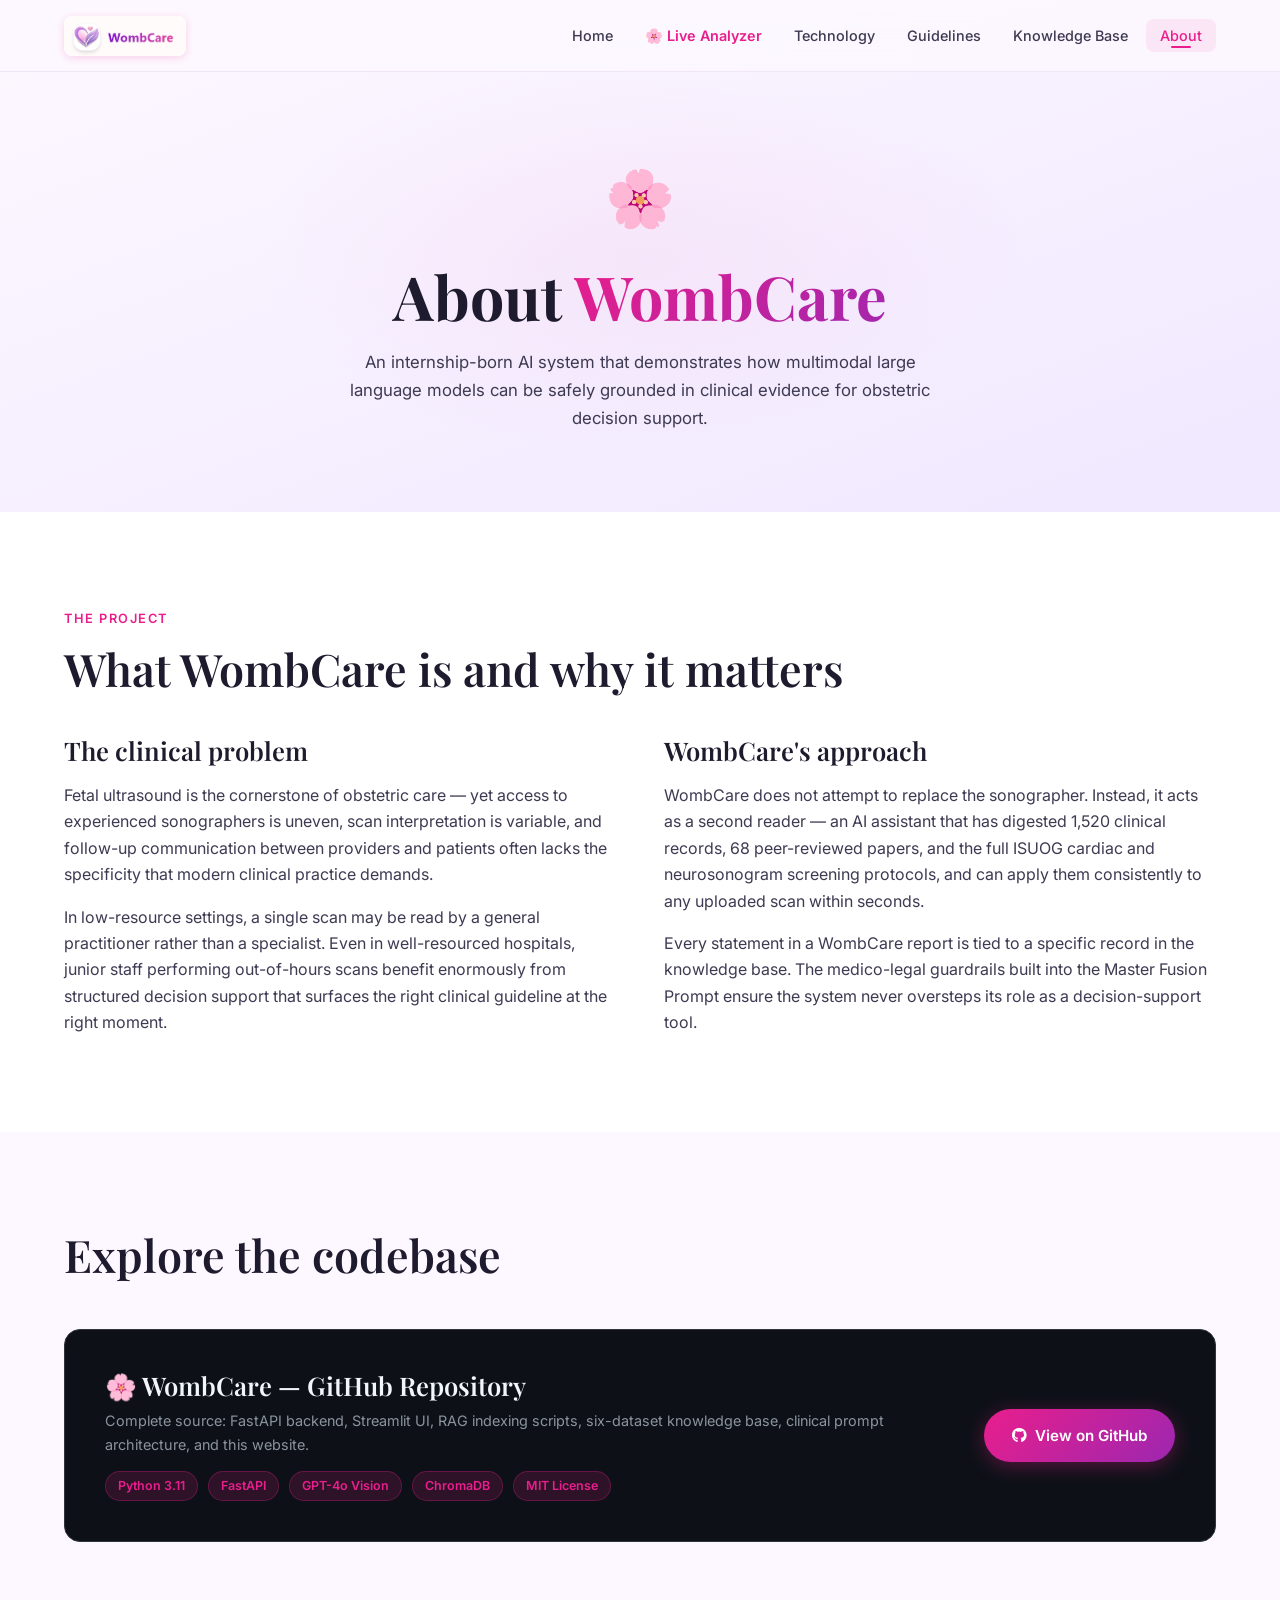
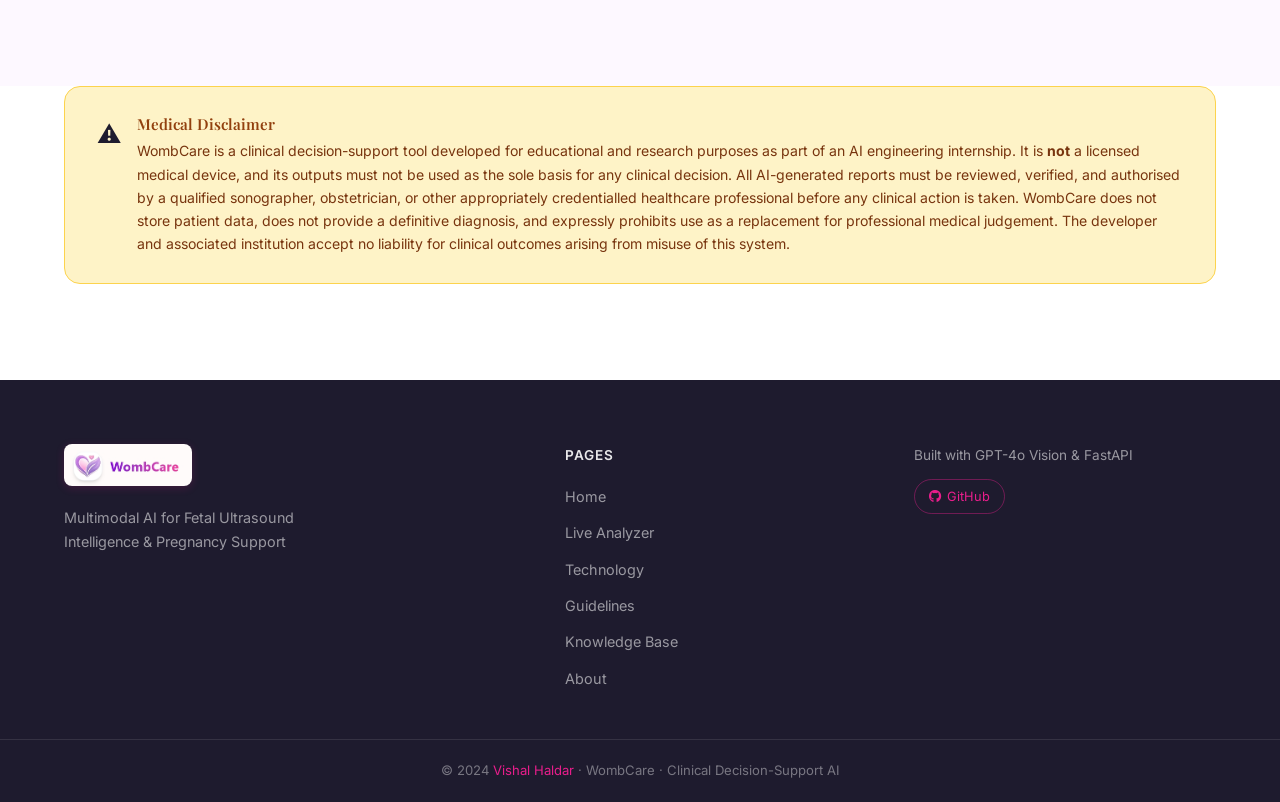
==== commit fc8fc51e: "Remove The Builder, Developer card, and Project Timeline from about page" ====
--- a/frontend/about.html
+++ b/frontend/about.html
@@ -91,113 +91,6 @@
 </section>
 
 <!-- ══════════════════════════════════════════════════════════
-     DEVELOPER CARD
-     ══════════════════════════════════════════════════════════ -->
-<section class="section" style="background:var(--blush);" aria-labelledby="dev-heading">
-  <div class="container">
-    <span class="section-label">The Builder</span>
-    <h2 class="section-title fade-up" id="dev-heading">Developer</h2>
-
-    <div class="dev-card fade-up delay-1">
-      <div class="dev-avatar" aria-hidden="true">👨‍💻</div>
-      <div class="dev-info">
-        <h3>Vishal Haldar</h3>
-        <div class="dev-role">AI Engineer &amp; Full-Stack Developer — Internship Project</div>
-        <p style="max-width:60ch;">
-          Vishal designed and built WombCare from scratch as part of an AI engineering internship —
-          covering system architecture, RAG pipeline engineering, clinical prompt design, API development,
-          and front-end delivery. The project demonstrates a production-grade approach to responsible
-          AI deployment in a sensitive medical domain.
-        </p>
-        <div class="dev-skills" role="list" aria-label="Skills used">
-          <span class="dev-skill" role="listitem">Python</span>
-          <span class="dev-skill" role="listitem">FastAPI</span>
-          <span class="dev-skill" role="listitem">OpenAI APIs</span>
-          <span class="dev-skill" role="listitem">RAG Engineering</span>
-          <span class="dev-skill" role="listitem">Streamlit</span>
-          <span class="dev-skill" role="listitem">Prompt Engineering</span>
-          <span class="dev-skill" role="listitem">ChromaDB</span>
-          <span class="dev-skill" role="listitem">SQLite FTS5</span>
-          <span class="dev-skill" role="listitem">OpenCV</span>
-          <span class="dev-skill" role="listitem">HTML/CSS/JS</span>
-        </div>
-      </div>
-    </div>
-  </div>
-</section>
-
-<!-- ══════════════════════════════════════════════════════════
-     TIMELINE
-     ══════════════════════════════════════════════════════════ -->
-<section class="section" style="background:var(--card-white);" aria-labelledby="timeline-heading">
-  <div class="container">
-    <span class="section-label">Build Journey</span>
-    <h2 class="section-title fade-up" id="timeline-heading">Project Timeline</h2>
-    <p class="section-sub fade-up delay-1">
-      Six development phases from initial design to production deployment.
-    </p>
-
-    <div class="timeline fade-up delay-2" role="list">
-
-      <div class="timeline-item" role="listitem">
-        <div class="timeline-content">
-          <h4>System Design &amp; Architecture</h4>
-          <p>Defined the three-pipeline architecture, selected the technology stack, and scoped clinical requirements against ISUOG guidelines. Designed the knowledge base schema across six JSONL datasets.</p>
-        </div>
-        <div class="timeline-dot" aria-hidden="true">🏗️</div>
-        <div class="timeline-content" style="visibility:hidden;" aria-hidden="true"></div>
-      </div>
-
-      <div class="timeline-item" role="listitem">
-        <div class="timeline-content" style="visibility:hidden;" aria-hidden="true"></div>
-        <div class="timeline-dot" aria-hidden="true">⚙️</div>
-        <div class="timeline-content">
-          <h4>Pipeline Engineering</h4>
-          <p>Built the Vision Ingestion pipeline (OpenCV preprocessing, quality scoring), the FastAPI REST layer, and the Streamlit user interface. Integrated base64 image transport to the OpenAI API.</p>
-        </div>
-      </div>
-
-      <div class="timeline-item" role="listitem">
-        <div class="timeline-content">
-          <h4>RAG Indexing</h4>
-          <p>Curated 1,520 clinical records from 68 papers and indexed them across all three retrieval backends: SQLite FTS5, ChromaDB (local), and OpenAI Vector Store. Implemented Reciprocal Rank Fusion for result merging.</p>
-        </div>
-        <div class="timeline-dot" aria-hidden="true">📚</div>
-        <div class="timeline-content" style="visibility:hidden;" aria-hidden="true"></div>
-      </div>
-
-      <div class="timeline-item" role="listitem">
-        <div class="timeline-content" style="visibility:hidden;" aria-hidden="true"></div>
-        <div class="timeline-dot" aria-hidden="true">🎨</div>
-        <div class="timeline-content">
-          <h4>UI Development</h4>
-          <p>Designed and shipped the Streamlit interface for scan upload and multi-turn consultation, plus this full six-page marketing website with shared design system, animations, and responsive layout.</p>
-        </div>
-      </div>
-
-      <div class="timeline-item" role="listitem">
-        <div class="timeline-content">
-          <h4>Clinical Prompt Architecture</h4>
-          <p>Engineered the 3-tier system prompt system: Vision Prompt for image quality and plane recognition, RAG Grounding Prompt for threshold validation, and Master Fusion Prompt for structured report generation and medico-legal guardrails.</p>
-        </div>
-        <div class="timeline-dot" aria-hidden="true">📋</div>
-        <div class="timeline-content" style="visibility:hidden;" aria-hidden="true"></div>
-      </div>
-
-      <div class="timeline-item" role="listitem">
-        <div class="timeline-content" style="visibility:hidden;" aria-hidden="true"></div>
-        <div class="timeline-dot" aria-hidden="true">🚀</div>
-        <div class="timeline-content">
-          <h4>Production Deployment</h4>
-          <p>End-to-end testing against clinical scenarios, performance benchmarking, error-state handling, and documentation. Packaged for deployment with uvicorn and published to GitHub.</p>
-        </div>
-      </div>
-
-    </div>
-  </div>
-</section>
-
-<!-- ══════════════════════════════════════════════════════════
      GITHUB CTA
      ══════════════════════════════════════════════════════════ -->
 <section class="section" style="background:var(--blush);" aria-labelledby="github-heading">
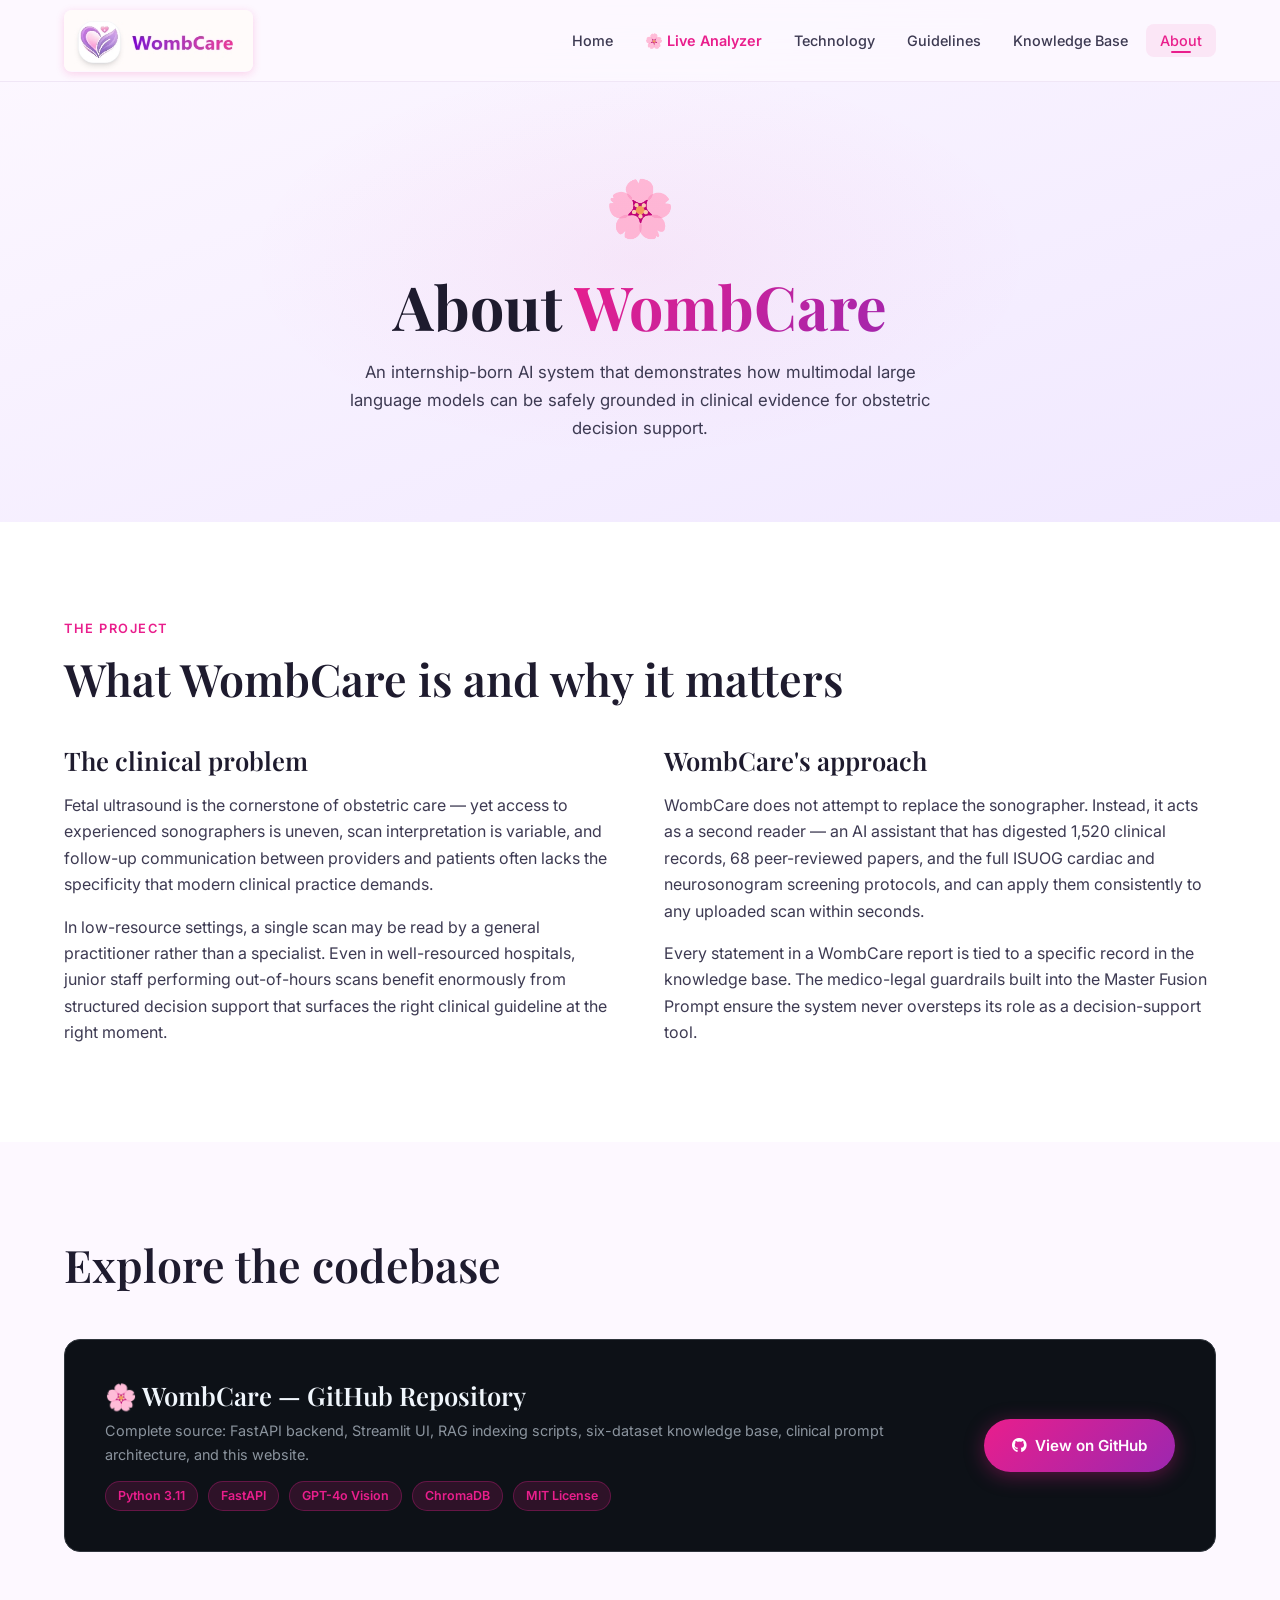
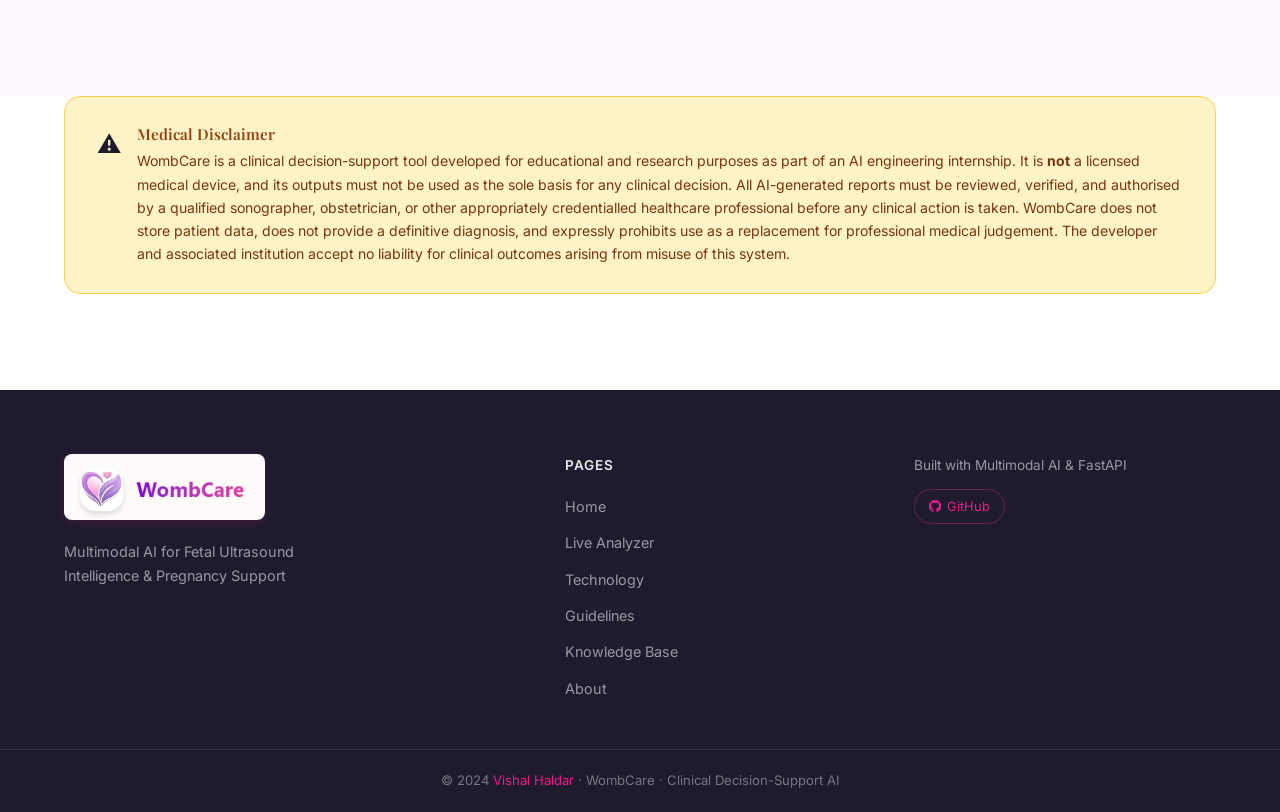
==== commit 6f078222: "Remove GPT-4o Vision Model stat badge and update related references to Multimodal AI" ====
--- a/frontend/about.html
+++ b/frontend/about.html
@@ -160,7 +160,7 @@
         </ul>
       </div>
       <div class="footer-col">
-        <p class="footer-tech">Built with GPT-4o Vision &amp; FastAPI</p>
+        <p class="footer-tech">Built with Multimodal AI &amp; FastAPI</p>
         <a href="https://github.com/vishalhaldar" class="footer-badge" target="_blank" rel="noopener noreferrer">
           <i class="fab fa-github" aria-hidden="true"></i> GitHub
         </a>
--- a/frontend/style.css
+++ b/frontend/style.css
@@ -35,7 +35,7 @@
   --shadow-md:  0 8px 32px rgba(233,30,140,.12);
   --shadow-lg:  0 20px 60px rgba(233,30,140,.16);
 
-  --nav-h: 72px;
+  --nav-h: 82px;
   --transition: 0.3s cubic-bezier(.4,0,.2,1);
 }
 
@@ -157,8 +157,11 @@
   transition: height var(--transition), box-shadow var(--transition);
 }
 .navbar.scrolled {
-  height: 60px;
+  height: 68px;
   box-shadow: 0 4px 24px rgba(233,30,140,.1);
+}
+.navbar.scrolled .nav-logo-img {
+  height: 52px;
 }
 .nav-inner {
   max-width: 1200px;
@@ -1665,21 +1668,22 @@
 
 
 .nav-logo-img, .nav-logo img {
-  height: 40px;
+  height: 62px;
   width: auto;
-  max-width: 170px;
+  max-width: 260px;
   border-radius: 8px;
   object-fit: contain;
   box-shadow: 0 2px 8px rgba(233,30,140,0.18);
   display: inline-block;
   vertical-align: middle;
-  transition: transform 0.2s ease;
+  transition: height var(--transition), transform 0.2s ease;
 }
 .nav-logo:hover .nav-logo-img {
   transform: scale(1.03);
 }
 .footer-brand .nav-logo-img {
-  height: 42px;
+  height: 66px;
   width: auto;
+  max-width: 260px;
   margin-bottom: 8px;
 }
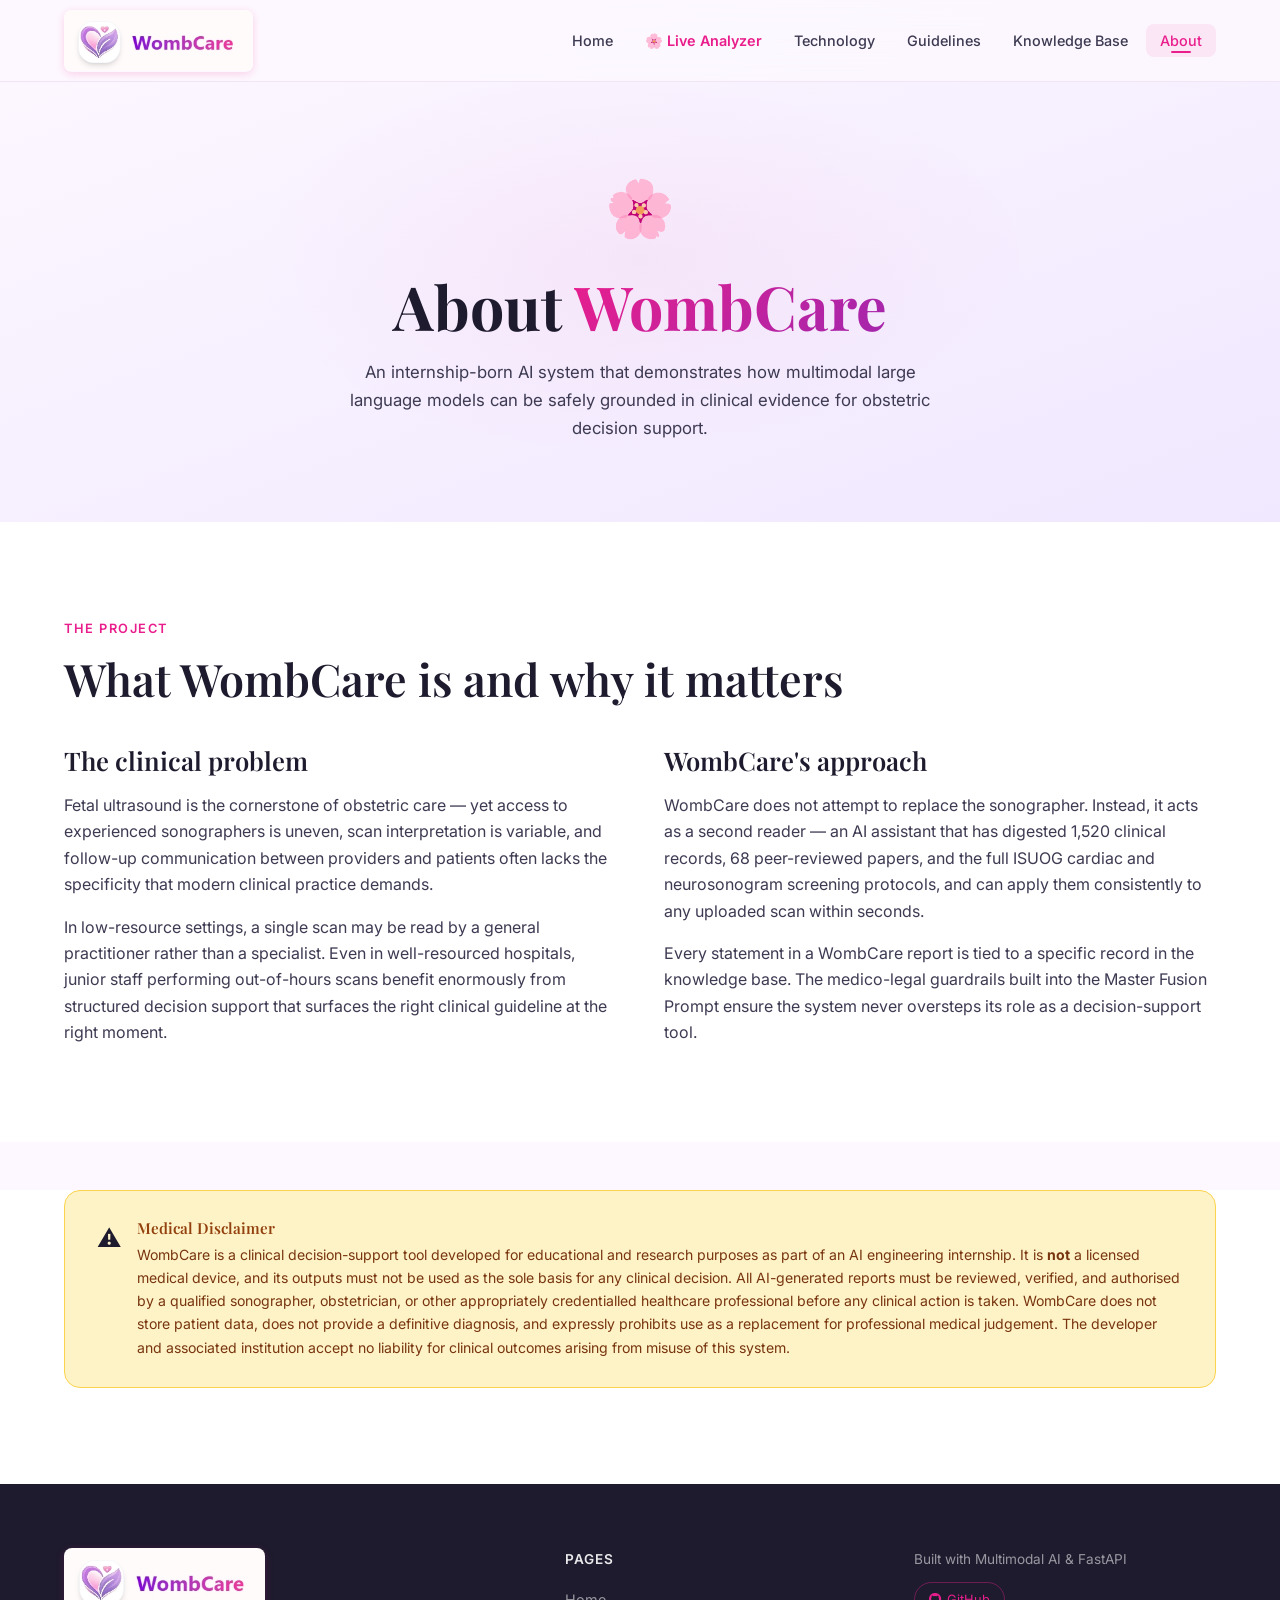
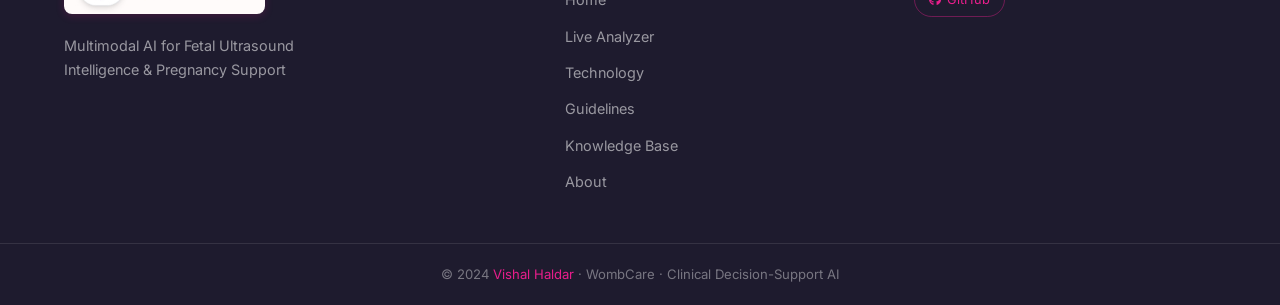
==== commit 61b56cf3: "Remove Explore the codebase section from about page" ====
--- a/frontend/about.html
+++ b/frontend/about.html
@@ -91,34 +91,6 @@
 </section>
 
 <!-- ══════════════════════════════════════════════════════════
-     GITHUB CTA
-     ══════════════════════════════════════════════════════════ -->
-<section class="section" style="background:var(--blush);" aria-labelledby="github-heading">
-  <div class="container">
-    <h2 class="section-title fade-up" id="github-heading" style="margin-bottom:0;">Explore the codebase</h2>
-
-    <div class="github-card fade-up delay-1">
-      <div class="github-info">
-        <h3>🌸 WombCare — GitHub Repository</h3>
-        <p>Complete source: FastAPI backend, Streamlit UI, RAG indexing scripts, six-dataset knowledge base, clinical prompt architecture, and this website.</p>
-        <div class="github-badges">
-          <span class="gh-badge">Python 3.11</span>
-          <span class="gh-badge">FastAPI</span>
-          <span class="gh-badge">GPT-4o Vision</span>
-          <span class="gh-badge">ChromaDB</span>
-          <span class="gh-badge">MIT License</span>
-        </div>
-      </div>
-      <div class="github-cta">
-        <a href="https://github.com/vishalhaldar" class="btn btn-primary" target="_blank" rel="noopener noreferrer">
-          <i class="fab fa-github" aria-hidden="true"></i> View on GitHub
-        </a>
-      </div>
-    </div>
-  </div>
-</section>
-
-<!-- ══════════════════════════════════════════════════════════
      DISCLAIMER
      ══════════════════════════════════════════════════════════ -->
 <section class="section" style="background:var(--card-white);padding-top:0;" aria-labelledby="disclaimer-heading">
